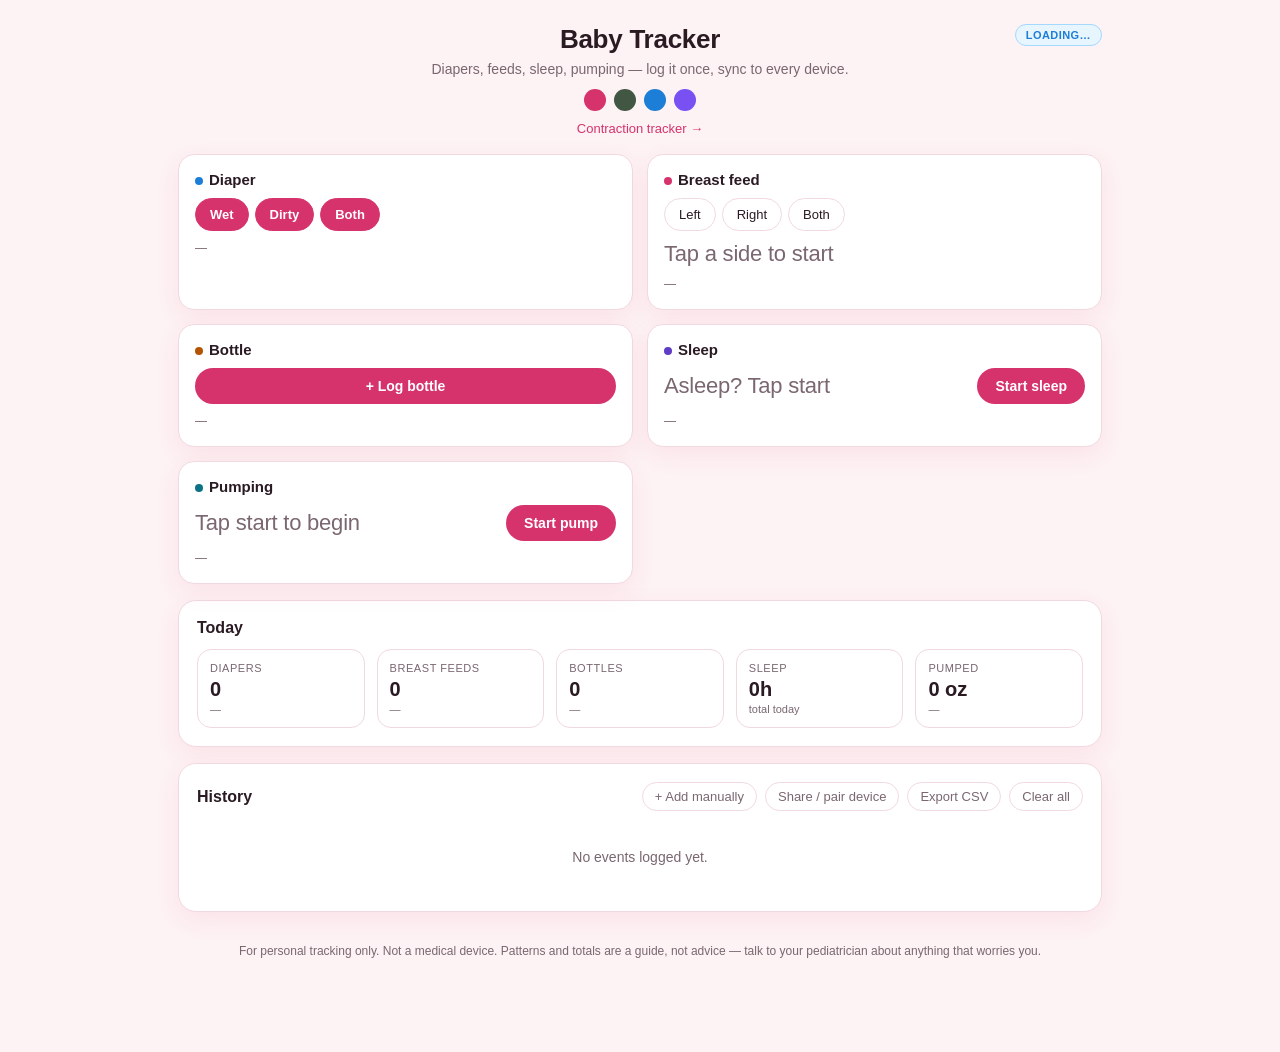
==== baby/index.html @ 8cbb8025 "Add /baby/ tracker (diapers, feeds, sleep, pump) + shared baby identity Builds a baby-tracking compa" ====
<!DOCTYPE html>
<html lang="en">
<head>
<meta charset="UTF-8" />
<meta name="viewport" content="width=device-width, initial-scale=1.0, viewport-fit=cover" />
<meta name="theme-color" content="#fdf2f4" />
<title>Baby Tracker</title>
<style>
  :root {
    --bg: #fdf2f4;
    --card: #ffffff;
    --ink: #2a1a22;
    --muted: #7a6770;
    --accent: #d6336c;
    --accent-hover: #c0265d;
    --accent-soft: #ffe3ec;
    --accent-rgb: 214, 51, 108;
    --good: #2f9e44;
    --warn: #e8590c;
    --danger: #c92a2a;
    --border: #f1d9e0;
    --shadow: 0 8px 24px rgba(var(--accent-rgb), 0.08);

    /* per-event-type accents (theme-independent) */
    --c-diaper:  #1c7ed6;
    --c-breast:  #d6336c;
    --c-bottle:  #b25400;
    --c-sleep:   #5f3dc4;
    --c-pump:    #0b7285;
  }
  * { box-sizing: border-box; }
  html, body {
    margin: 0; padding: 0;
    background: var(--bg); color: var(--ink);
    font-family: -apple-system, BlinkMacSystemFont, "Segoe UI", Roboto, "Helvetica Neue", Arial, sans-serif;
    -webkit-font-smoothing: antialiased;
    text-rendering: optimizeLegibility;
  }
  .wrap { max-width: 960px; margin: 0 auto; padding: 24px 18px 80px; }

  header { text-align: center; margin-bottom: 18px; position: relative; }
  header h1 { margin: 0; font-size: 26px; letter-spacing: -0.01em; }
  header p { margin: 6px 0 0; color: var(--muted); font-size: 14px; }
  header .tools {
    margin-top: 8px; font-size: 13px; color: var(--muted);
  }
  header .tools a { color: var(--accent); text-decoration: none; }
  header .tools a:hover { text-decoration: underline; }

  .sync-pill {
    position: absolute; top: 0; right: 0;
    font-size: 11px; padding: 4px 10px; border-radius: 999px;
    background: #e7f5ff; color: #1c7ed6; border: 1px solid #a5d8ff;
    font-weight: 600; letter-spacing: 0.04em; text-transform: uppercase;
  }
  .sync-pill.offline { background: #fff5f5; color: #c92a2a; border-color: #ffc9c9; }
  .sync-pill.saving  { background: #fff9db; color: #846200; border-color: #ffe066; }
  .sync-pill.synced  { background: #ebfbee; color: #2f9e44; border-color: #b2f2bb; }

  .theme-picker {
    display: flex; gap: 8px; justify-content: center; margin-top: 12px;
  }
  .theme-swatch {
    width: 22px; height: 22px; border-radius: 999px;
    border: 2px solid transparent;
    cursor: pointer; padding: 0;
    transition: transform 0.1s ease, border-color 0.15s ease;
  }
  .theme-swatch:hover { transform: scale(1.1); }
  .theme-swatch.selected { border-color: var(--ink); }
  .theme-swatch[data-theme="pink"]   { background: #d6336c; }
  .theme-swatch[data-theme="green"]  { background: #425743; }
  .theme-swatch[data-theme="blue"]   { background: #1c7ed6; }
  .theme-swatch[data-theme="purple"] { background: #7950f2; }

  .card {
    background: var(--card); border: 1px solid var(--border);
    border-radius: 18px; padding: 18px; box-shadow: var(--shadow);
    margin-bottom: 16px;
  }
  .card h2 { font-size: 16px; margin: 0 0 12px; }

  /* Active timers strip */
  .active-strip {
    display: none; gap: 10px; flex-wrap: wrap; align-items: center;
    background: var(--accent-soft); border: 1px solid var(--accent);
    color: var(--accent); padding: 10px 14px; border-radius: 14px;
    margin-bottom: 16px; font-size: 14px;
  }
  .active-strip.visible { display: flex; }
  .active-strip .label { font-weight: 600; text-transform: uppercase; font-size: 11px; letter-spacing: 0.08em; }
  .active-strip .pill {
    background: white; color: var(--ink); padding: 4px 10px; border-radius: 999px;
    font-variant-numeric: tabular-nums; font-weight: 600; font-size: 13px;
    border: 1px solid var(--border);
  }

  /* Action grid */
  .actions-grid {
    display: grid; gap: 14px;
    grid-template-columns: 1fr;
  }
  @media (min-width: 620px) { .actions-grid { grid-template-columns: 1fr 1fr; } }

  .action-card {
    background: var(--card); border: 1px solid var(--border);
    border-radius: 16px; padding: 16px; box-shadow: var(--shadow);
    display: flex; flex-direction: column; gap: 10px;
  }
  .action-card .head {
    display: flex; justify-content: space-between; align-items: baseline; gap: 8px;
  }
  .action-card .head h3 { margin: 0; font-size: 15px; }
  .action-card .head .dot {
    display: inline-block; width: 8px; height: 8px; border-radius: 999px;
    background: var(--c-diaper); margin-right: 6px; vertical-align: middle;
  }
  .action-card[data-type="diaper"] .dot { background: var(--c-diaper); }
  .action-card[data-type="breast"] .dot { background: var(--c-breast); }
  .action-card[data-type="bottle"] .dot { background: var(--c-bottle); }
  .action-card[data-type="sleep"]  .dot { background: var(--c-sleep); }
  .action-card[data-type="pump"]   .dot { background: var(--c-pump); }
  .action-card .last { font-size: 12px; color: var(--muted); min-height: 16px; }

  .chip-row { display: flex; gap: 6px; flex-wrap: wrap; }
  .chip {
    border: 1px solid var(--border); background: white; color: var(--ink);
    padding: 8px 14px; border-radius: 999px; font-size: 13px; cursor: pointer;
    transition: all 0.15s ease; font-family: inherit;
  }
  .chip:hover { border-color: var(--accent); }
  .chip.selected { background: var(--accent-soft); border-color: var(--accent); color: var(--accent); font-weight: 600; }
  .chip.solid {
    background: var(--accent); border-color: var(--accent); color: white; font-weight: 600;
  }
  .chip.solid:hover { background: var(--accent-hover); border-color: var(--accent-hover); }

  .timer-line {
    display: flex; align-items: center; gap: 12px; justify-content: space-between;
  }
  .timer-display {
    font-variant-numeric: tabular-nums; font-weight: 600; font-size: 22px;
    letter-spacing: -0.01em;
  }
  .timer-display.idle { color: var(--muted); font-weight: 400; }
  .timer-btn {
    appearance: none; border: none; border-radius: 999px;
    padding: 10px 18px; font-size: 14px; font-weight: 600; cursor: pointer;
    color: white; background: var(--accent);
    transition: background 0.15s ease, transform 0.08s ease;
    font-family: inherit;
  }
  .timer-btn:hover { background: var(--accent-hover); }
  .timer-btn:active { transform: scale(0.98); }
  .timer-btn.stop { background: var(--danger); }
  .timer-btn.stop:hover { background: #b22020; }
  .timer-btn.full { width: 100%; }

  /* Stats */
  .stats { display: grid; grid-template-columns: repeat(2, 1fr); gap: 12px; }
  @media (min-width: 640px) { .stats { grid-template-columns: repeat(5, 1fr); } }
  .stat {
    background: var(--card); border: 1px solid var(--border);
    border-radius: 14px; padding: 12px; text-align: left;
  }
  .stat .k { font-size: 11px; color: var(--muted); text-transform: uppercase; letter-spacing: 0.05em; }
  .stat .v { font-size: 20px; font-weight: 600; margin-top: 4px; font-variant-numeric: tabular-nums; }
  .stat .sub { font-size: 11px; color: var(--muted); margin-top: 2px; }

  /* History */
  .row-head { display: flex; justify-content: space-between; align-items: center; margin-bottom: 10px; flex-wrap: wrap; gap: 8px; }
  .row-head h2 { font-size: 16px; margin: 0; }
  .row-head .actions { display: flex; gap: 8px; flex-wrap: wrap; }
  .ghost-btn {
    background: transparent; border: 1px solid var(--border); color: var(--muted);
    padding: 6px 12px; border-radius: 999px; font-size: 13px; cursor: pointer;
    font-family: inherit;
  }
  .ghost-btn:hover { color: var(--accent); border-color: var(--accent); }
  .ghost-btn.danger:hover { color: var(--danger); border-color: var(--danger); }

  .timeline { display: flex; flex-direction: column; gap: 4px; }
  .day-header {
    font-size: 11px; text-transform: uppercase; letter-spacing: 0.06em;
    color: var(--muted); padding: 14px 0 6px; font-weight: 600;
  }
  .day-header:first-child { padding-top: 0; }
  .event-row {
    display: grid;
    grid-template-columns: 64px 12px 1fr auto;
    align-items: center; gap: 10px;
    padding: 10px 4px; border-bottom: 1px solid var(--border);
    font-size: 14px;
  }
  .event-row:last-child { border-bottom: none; }
  .event-row .when { color: var(--muted); font-variant-numeric: tabular-nums; }
  .event-row .swatch {
    width: 10px; height: 10px; border-radius: 999px; background: var(--muted);
    justify-self: center;
  }
  .event-row[data-type="diaper"] .swatch { background: var(--c-diaper); }
  .event-row[data-type="feed_breast"] .swatch { background: var(--c-breast); }
  .event-row[data-type="feed_bottle"] .swatch { background: var(--c-bottle); }
  .event-row[data-type="sleep"]  .swatch { background: var(--c-sleep); }
  .event-row[data-type="pump"]   .swatch { background: var(--c-pump); }
  .event-row .summary { line-height: 1.4; }
  .event-row .summary .type {
    display: inline-block; font-size: 11px; text-transform: uppercase;
    letter-spacing: 0.05em; color: var(--muted); margin-right: 8px;
    font-weight: 600;
  }
  .event-row .summary .detail { color: var(--ink); }
  .event-row .summary .meta { color: var(--muted); font-size: 12px; margin-top: 2px; }
  .event-row .summary .running {
    display: inline-block; font-size: 11px; padding: 2px 8px; border-radius: 999px;
    background: var(--accent-soft); color: var(--accent); font-weight: 600; margin-left: 6px;
  }
  .event-row .summary .pending {
    display: inline-block; font-size: 11px; padding: 2px 8px; border-radius: 999px;
    background: #fff9db; color: #846200; font-weight: 600; margin-left: 6px;
  }
  .event-row .row-actions { display: inline-flex; gap: 2px; }
  .delete-x, .edit-x {
    background: transparent; border: none; color: var(--muted);
    cursor: pointer; font-size: 14px; padding: 4px 8px; border-radius: 6px;
  }
  .delete-x:hover { color: var(--danger); background: #fff0f0; }
  .edit-x:hover   { color: var(--accent); background: var(--accent-soft); }

  .empty { text-align: center; color: var(--muted); padding: 28px 0; font-size: 14px; }

  .disclaimer {
    font-size: 12px; color: var(--muted); line-height: 1.5;
    text-align: center; padding: 14px 8px 0;
  }

  /* Modal */
  .modal-backdrop {
    position: fixed; inset: 0; background: rgba(42, 26, 34, 0.4);
    display: none; align-items: center; justify-content: center;
    padding: 16px; z-index: 50;
  }
  .modal-backdrop.open { display: flex; }
  .modal {
    background: white; border-radius: 18px; padding: 22px;
    width: 100%; max-width: 460px; box-shadow: 0 20px 60px rgba(0,0,0,0.25);
    max-height: 90vh; overflow-y: auto;
  }
  .modal h3 { margin: 0 0 14px; font-size: 18px; }
  .modal label {
    display: block; font-size: 12px; color: var(--muted);
    text-transform: uppercase; letter-spacing: 0.05em;
    margin: 12px 0 4px; font-weight: 600;
  }
  .modal input, .modal select, .modal textarea {
    width: 100%; padding: 10px 12px; border: 1px solid var(--border);
    border-radius: 10px; font-size: 15px; background: white; color: var(--ink); font-family: inherit;
  }
  .modal input:focus, .modal select:focus, .modal textarea:focus {
    outline: 2px solid var(--accent); outline-offset: -1px; border-color: var(--accent);
  }
  .modal .row2 { display: grid; grid-template-columns: 1fr 1fr; gap: 10px; }
  .modal .footer { display: flex; gap: 8px; justify-content: flex-end; margin-top: 18px; flex-wrap: wrap; }
  .modal .primary {
    background: var(--accent); color: white; border: none;
    padding: 10px 18px; border-radius: 999px; font-size: 14px; font-weight: 600; cursor: pointer;
    font-family: inherit;
  }
  .modal .primary:hover { background: var(--accent-hover); }
  .modal .secondary {
    background: transparent; border: 1px solid var(--border); color: var(--muted);
    padding: 10px 18px; border-radius: 999px; font-size: 14px; cursor: pointer;
    font-family: inherit;
  }
  .modal .secondary:hover { color: var(--accent); border-color: var(--accent); }
  .form-error { color: var(--danger); font-size: 13px; margin-top: 10px; min-height: 18px; }
  .share-url {
    margin-top: 10px; padding: 12px; background: #f8fafc; border: 1px solid var(--border);
    border-radius: 10px; font-family: ui-monospace, SFMono-Regular, Menlo, monospace;
    font-size: 12px; word-break: break-all; color: var(--ink);
  }
  .hint { font-size: 13px; color: var(--muted); line-height: 1.5; }
</style>
</head>
<body>
<div class="wrap">
  <header>
    <h1>Baby Tracker</h1>
    <p>Diapers, feeds, sleep, pumping — log it once, sync to every device.</p>
    <div id="syncPill" class="sync-pill">Loading…</div>
    <div class="theme-picker" id="themePicker">
      <button class="theme-swatch" data-theme="pink"   title="Pink"></button>
      <button class="theme-swatch" data-theme="green"  title="Mù Green"></button>
      <button class="theme-swatch" data-theme="blue"   title="Blue"></button>
      <button class="theme-swatch" data-theme="purple" title="Purple"></button>
    </div>
    <div id="babyChipRow" style="margin-top: 10px;"></div>
    <div class="tools">
      <a href="../contractions/">Contraction tracker →</a>
    </div>
  </header>

  <div id="activeStrip" class="active-strip">
    <span class="label">Running</span>
    <span id="activeStripBody"></span>
  </div>

  <div class="actions-grid">
    <!-- Diaper -->
    <div class="action-card" data-type="diaper">
      <div class="head">
        <h3><span class="dot"></span>Diaper</h3>
      </div>
      <div class="chip-row">
        <button class="chip solid" data-diaper="wet">Wet</button>
        <button class="chip solid" data-diaper="dirty">Dirty</button>
        <button class="chip solid" data-diaper="both">Both</button>
      </div>
      <div class="last" id="lastDiaper">—</div>
    </div>

    <!-- Breast feed -->
    <div class="action-card" data-type="breast">
      <div class="head">
        <h3><span class="dot"></span>Breast feed</h3>
      </div>
      <div class="chip-row" id="breastSides">
        <button class="chip" data-side="left">Left</button>
        <button class="chip" data-side="right">Right</button>
        <button class="chip" data-side="both">Both</button>
      </div>
      <div class="timer-line">
        <div id="breastTimer" class="timer-display idle">Tap a side to start</div>
        <button id="breastBtn" class="timer-btn" style="display:none;">End feed</button>
      </div>
      <div class="last" id="lastBreast">—</div>
    </div>

    <!-- Bottle -->
    <div class="action-card" data-type="bottle">
      <div class="head">
        <h3><span class="dot"></span>Bottle</h3>
      </div>
      <button id="bottleBtn" class="timer-btn full">+ Log bottle</button>
      <div class="last" id="lastBottle">—</div>
    </div>

    <!-- Sleep -->
    <div class="action-card" data-type="sleep">
      <div class="head">
        <h3><span class="dot"></span>Sleep</h3>
      </div>
      <div class="timer-line">
        <div id="sleepTimer" class="timer-display idle">Asleep? Tap start</div>
        <button id="sleepBtn" class="timer-btn">Start sleep</button>
      </div>
      <div class="last" id="lastSleep">—</div>
    </div>

    <!-- Pump -->
    <div class="action-card" data-type="pump">
      <div class="head">
        <h3><span class="dot"></span>Pumping</h3>
      </div>
      <div class="timer-line">
        <div id="pumpTimer" class="timer-display idle">Tap start to begin</div>
        <button id="pumpBtn" class="timer-btn">Start pump</button>
      </div>
      <div class="last" id="lastPump">—</div>
    </div>
  </div>

  <div class="card" style="margin-top:16px;">
    <h2>Today</h2>
    <div class="stats">
      <div class="stat"><div class="k">Diapers</div><div class="v" id="sDiapers">0</div><div class="sub" id="sDiapersSub">—</div></div>
      <div class="stat"><div class="k">Breast feeds</div><div class="v" id="sBreast">0</div><div class="sub" id="sBreastSub">—</div></div>
      <div class="stat"><div class="k">Bottles</div><div class="v" id="sBottle">0</div><div class="sub" id="sBottleSub">—</div></div>
      <div class="stat"><div class="k">Sleep</div><div class="v" id="sSleep">0h</div><div class="sub">total today</div></div>
      <div class="stat"><div class="k">Pumped</div><div class="v" id="sPump">0 oz</div><div class="sub" id="sPumpSub">—</div></div>
    </div>
  </div>

  <div class="card">
    <div class="row-head">
      <h2>History</h2>
      <div class="actions">
        <button class="ghost-btn" id="addManualBtn">+ Add manually</button>
        <button class="ghost-btn" id="shareBtn">Share / pair device</button>
        <button class="ghost-btn" id="exportBtn">Export CSV</button>
        <button class="ghost-btn danger" id="clearBtn">Clear all</button>
      </div>
    </div>
    <div id="historyWrap"><div class="empty">No events logged yet.</div></div>
  </div>

  <p class="disclaimer">
    For personal tracking only. Not a medical device. Patterns and totals are a guide, not advice —
    talk to your pediatrician about anything that worries you.
  </p>
</div>

<!-- Universal event modal: create (any type) or edit. -->
<div class="modal-backdrop" id="eventModal">
  <div class="modal">
    <h3 id="evTitle">Add event</h3>

    <label for="evType">Type</label>
    <select id="evType">
      <option value="diaper">Diaper</option>
      <option value="feed_breast">Breast feed</option>
      <option value="feed_bottle">Bottle</option>
      <option value="sleep">Sleep</option>
      <option value="pump">Pump</option>
    </select>

    <label for="evStart">Started at</label>
    <input type="datetime-local" id="evStart" />

    <!-- Diaper -->
    <div data-show-for="diaper">
      <label for="evDiaperKind">What kind</label>
      <select id="evDiaperKind">
        <option value="wet">Wet</option>
        <option value="dirty">Dirty</option>
        <option value="both">Both</option>
      </select>
    </div>

    <!-- Breast feed -->
    <div data-show-for="feed_breast">
      <div class="row2">
        <div>
          <label for="evBreastSide">Side</label>
          <select id="evBreastSide">
            <option value="left">Left</option>
            <option value="right">Right</option>
            <option value="both">Both</option>
          </select>
        </div>
        <div>
          <label for="evBreastDur">Duration (min)</label>
          <input type="number" id="evBreastDur" min="1" max="120" step="1" placeholder="e.g. 15" />
        </div>
      </div>
    </div>

    <!-- Bottle -->
    <div data-show-for="feed_bottle">
      <div class="row2">
        <div>
          <label for="evBottleOz">Amount (oz)</label>
          <input type="number" id="evBottleOz" min="0.5" max="20" step="0.5" placeholder="e.g. 3" />
        </div>
        <div>
          <label for="evBottleContents">Contents</label>
          <select id="evBottleContents">
            <option value="breast_milk">Breast milk</option>
            <option value="formula">Formula</option>
            <option value="other">Other</option>
          </select>
        </div>
      </div>
    </div>

    <!-- Sleep -->
    <div data-show-for="sleep">
      <label for="evSleepDur">Duration (min)</label>
      <input type="number" id="evSleepDur" min="1" max="1440" step="1" placeholder="e.g. 45" />
    </div>

    <!-- Pump -->
    <div data-show-for="pump">
      <div class="row2">
        <div>
          <label for="evPumpDur">Duration (min)</label>
          <input type="number" id="evPumpDur" min="1" max="120" step="1" placeholder="e.g. 20" />
        </div>
        <div>
          <label for="evPumpOz">Output (oz)</label>
          <input type="number" id="evPumpOz" min="0" max="20" step="0.5" placeholder="e.g. 4" />
        </div>
      </div>
      <label for="evPumpSide">Side</label>
      <select id="evPumpSide">
        <option value="both">Both</option>
        <option value="left">Left</option>
        <option value="right">Right</option>
      </select>
    </div>

    <label for="evNotes">Notes (optional)</label>
    <textarea id="evNotes" rows="2" placeholder="Anything to remember"></textarea>

    <div class="form-error" id="evErr"></div>
    <div class="footer">
      <button class="secondary" id="evCancel">Cancel</button>
      <button class="primary" id="evSave">Save</button>
    </div>
  </div>
</div>

<!-- Pump-end quick prompt (just oz, fast path on stop) -->
<div class="modal-backdrop" id="pumpEndModal">
  <div class="modal">
    <h3>How much did you pump?</h3>
    <div class="row2">
      <div>
        <label for="pumpEndOz">Output (oz)</label>
        <input type="number" id="pumpEndOz" min="0" max="20" step="0.5" placeholder="e.g. 4" />
      </div>
      <div>
        <label for="pumpEndSide">Side</label>
        <select id="pumpEndSide">
          <option value="both">Both</option>
          <option value="left">Left</option>
          <option value="right">Right</option>
        </select>
      </div>
    </div>
    <div class="form-error" id="pumpEndErr"></div>
    <div class="footer">
      <button class="secondary" id="pumpEndSkip">Skip</button>
      <button class="primary" id="pumpEndSave">Save</button>
    </div>
  </div>
</div>

<!-- Bottle quick prompt -->
<div class="modal-backdrop" id="bottleModal">
  <div class="modal">
    <h3>Log a bottle</h3>
    <div class="row2">
      <div>
        <label for="bottleOzIn">Amount (oz)</label>
        <input type="number" id="bottleOzIn" min="0.5" max="20" step="0.5" placeholder="e.g. 3" />
      </div>
      <div>
        <label for="bottleContentsIn">Contents</label>
        <select id="bottleContentsIn">
          <option value="breast_milk">Breast milk</option>
          <option value="formula">Formula</option>
          <option value="other">Other</option>
        </select>
      </div>
    </div>
    <label for="bottleTimeIn">When</label>
    <input type="datetime-local" id="bottleTimeIn" />
    <div class="form-error" id="bottleErr"></div>
    <div class="footer">
      <button class="secondary" id="bottleCancel">Cancel</button>
      <button class="primary" id="bottleSave">Save</button>
    </div>
  </div>
</div>

<!-- Share modal -->
<div class="modal-backdrop" id="shareModal">
  <div class="modal">
    <h3>Pair another device</h3>
    <p class="hint">Open this exact URL on any other phone or laptop. Both devices share the same household key and will see the same log in real time.</p>
    <div class="share-url" id="shareUrl"></div>
    <div class="footer">
      <button class="secondary" id="shareClose">Close</button>
      <button class="primary" id="shareCopy">Copy link</button>
    </div>
  </div>
</div>

<script type="module">
import { createClient } from "https://esm.sh/@supabase/supabase-js@2.45.4";
import { mountBabyUI } from "../shared/babies.js";

// ---------- Config ----------
const SUPABASE_URL = "https://xopkxnuokwqhclffiklq.supabase.co";
const SUPABASE_ANON_KEY = "sb_publishable_RyoVcrbDKdywZAAo7xrhJg_jO9PbHgX";
const TABLE = "baby_events";
const SETTINGS_TABLE = "tracker_settings";

// ---------- Themes (shared with contractions) ----------
const THEMES = {
  pink:   { bg: "#fdf2f4", ink: "#2a1a22", muted: "#7a6770",
            accent: "#d6336c", accentHover: "#c0265d", accentSoft: "#ffe3ec",
            border: "#f1d9e0", rgb: "214, 51, 108" },
  green:  { bg: "#f4f7f4", ink: "#1f2a20", muted: "#677a68",
            accent: "#425743", accentHover: "#34452f", accentSoft: "#dfe9df",
            border: "#dde6de", rgb: "66, 87, 67" },
  blue:   { bg: "#f1f7fd", ink: "#13283c", muted: "#5a7387",
            accent: "#1c7ed6", accentHover: "#1971c2", accentSoft: "#d0ebff",
            border: "#cfe2f3", rgb: "28, 126, 214" },
  purple: { bg: "#f6f1fd", ink: "#26183c", muted: "#6a5a87",
            accent: "#7950f2", accentHover: "#6741d9", accentSoft: "#e5dbff",
            border: "#e1d4f7", rgb: "121, 80, 242" },
};
const THEME_LS = "gennyTheme_v1"; // shared with contractions

function applyTheme(name) {
  const t = THEMES[name] || THEMES.pink;
  const r = document.documentElement.style;
  r.setProperty("--bg", t.bg);
  r.setProperty("--ink", t.ink);
  r.setProperty("--muted", t.muted);
  r.setProperty("--accent", t.accent);
  r.setProperty("--accent-hover", t.accentHover);
  r.setProperty("--accent-soft", t.accentSoft);
  r.setProperty("--border", t.border);
  r.setProperty("--accent-rgb", t.rgb);
  document.querySelectorAll(".theme-swatch").forEach(b => {
    b.classList.toggle("selected", b.dataset.theme === name);
  });
  localStorage.setItem(THEME_LS, name);
}
applyTheme(localStorage.getItem(THEME_LS) || "pink");

// ---------- Tracker key (shared with contractions, same household) ----------
const KEY_LS = "gennyTrackerKey_v1";
const OUTBOX_LS = "babyOutbox_v1";
const ACTIVE_LS = "babyActive_v1";
const CLIENT_ID_LS = "gennyClientId_v1";

function randomKey() { return crypto.randomUUID().replaceAll("-", ""); }
function readKeyFromHash() {
  const m = (location.hash || "").match(/k=([0-9a-fA-F]{32,})/);
  return m ? m[1] : null;
}
function getOrInitTrackerKey() {
  const hashKey = readKeyFromHash();
  if (hashKey) { localStorage.setItem(KEY_LS, hashKey); return hashKey; }
  let k = localStorage.getItem(KEY_LS);
  if (!k) { k = randomKey(); localStorage.setItem(KEY_LS, k); }
  if (location.hash !== "#k=" + k) {
    history.replaceState(null, "", location.pathname + "#k=" + k);
  }
  return k;
}
function getClientId() {
  let c = localStorage.getItem(CLIENT_ID_LS);
  if (!c) { c = crypto.randomUUID(); localStorage.setItem(CLIENT_ID_LS, c); }
  return c;
}
const trackerKey = getOrInitTrackerKey();
const clientId = getClientId();
const sb = createClient(SUPABASE_URL, SUPABASE_ANON_KEY, {
  auth: { persistSession: false },
  realtime: { params: { eventsPerSecond: 5 } },
});

// ---------- State ----------
const state = {
  events: [],                                  // sorted ascending by start_at
  outbox: JSON.parse(localStorage.getItem(OUTBOX_LS) || "[]"),
  // Active timers (mirror of in-flight rows with end_at = null), keyed by category
  // shape: { feed_breast: {id, start_at, side}, sleep: {id, start_at}, pump: {id, start_at} }
  active: JSON.parse(localStorage.getItem(ACTIVE_LS) || "{}"),
  online: navigator.onLine,
  syncing: false,
  editingId: null,
};

function saveOutbox() { localStorage.setItem(OUTBOX_LS, JSON.stringify(state.outbox)); }
function saveActive() { localStorage.setItem(ACTIVE_LS, JSON.stringify(state.active)); }

// ---------- Sync pill ----------
const syncPill = document.getElementById("syncPill");
function setSync(kind, label) { syncPill.className = "sync-pill " + kind; syncPill.textContent = label; }
function updateSyncPill() {
  if (!state.online) return setSync("offline", "Offline");
  if (state.syncing || state.outbox.length > 0) return setSync("saving", "Saving…");
  setSync("synced", "Synced");
}
window.addEventListener("online",  () => { state.online = true;  updateSyncPill(); flushOutbox(); });
window.addEventListener("offline", () => { state.online = false; updateSyncPill(); });

// ---------- Server I/O ----------
async function fetchAll() {
  const { data, error } = await sb.from(TABLE)
    .select("*").eq("tracker_key", trackerKey)
    .order("start_at", { ascending: true });
  if (error) throw error;
  state.events = data || [];
}
async function flushOutbox() {
  if (state.outbox.length === 0) { updateSyncPill(); return; }
  if (!state.online) { updateSyncPill(); return; }
  state.syncing = true; updateSyncPill();
  const queue = [...state.outbox];
  for (const op of queue) {
    try {
      if (op.kind === "insert") {
        const { error } = await sb.from(TABLE).upsert(op.row, { onConflict: "id" });
        if (error) throw error;
      } else if (op.kind === "update") {
        const { error } = await sb.from(TABLE).update(op.patch)
          .eq("tracker_key", trackerKey).eq("id", op.id);
        if (error) throw error;
      } else if (op.kind === "delete") {
        const { error } = await sb.from(TABLE).delete()
          .eq("tracker_key", trackerKey).eq("id", op.id);
        if (error) throw error;
      } else if (op.kind === "deleteAll") {
        const { error } = await sb.from(TABLE).delete().eq("tracker_key", trackerKey);
        if (error) throw error;
      }
      state.outbox = state.outbox.filter(x => x !== op);
      saveOutbox();
    } catch (err) {
      console.warn("Sync failed, will retry:", err.message);
      break;
    }
  }
  state.syncing = false;
  updateSyncPill();
}
setInterval(flushOutbox, 8000);

// ---------- Local helpers ----------
function insertLocally(row) {
  state.events.push(row);
  state.events.sort((a, b) => new Date(a.start_at) - new Date(b.start_at));
}
function updateLocally(id, patch) {
  const i = state.events.findIndex(e => e.id === id);
  if (i >= 0) {
    state.events[i] = { ...state.events[i], ...patch };
    state.events.sort((a, b) => new Date(a.start_at) - new Date(b.start_at));
  }
}
function deleteLocally(id) { state.events = state.events.filter(e => e.id !== id); }

let currentBabyId = null;

function newRow(type, start_at, end_at, details, opts = {}) {
  const startMs = new Date(start_at).getTime();
  const endMs = end_at ? new Date(end_at).getTime() : null;
  return {
    id: crypto.randomUUID(),
    tracker_key: trackerKey,
    baby_id: currentBabyId,
    type,
    start_at: new Date(startMs).toISOString(),
    end_at: endMs ? new Date(endMs).toISOString() : null,
    duration_ms: endMs ? Math.max(0, endMs - startMs) : null,
    details: details || {},
    notes: opts.notes || null,
    manual: !!opts.manual,
    client_id: clientId,
  };
}

mountBabyUI({
  chipContainer: document.getElementById("babyChipRow"),
  sb, trackerKey,
  onBabyChange: (baby) => { currentBabyId = baby?.id || null; },
  getUntaggedCount: async () => {
    const { count, error } = await sb.from(TABLE)
      .select("*", { count: "exact", head: true })
      .eq("tracker_key", trackerKey)
      .is("baby_id", null);
    if (error) throw error;
    return count || 0;
  },
  doBackfill: async (babyId) => {
    const { error } = await sb.from(TABLE)
      .update({ baby_id: babyId })
      .eq("tracker_key", trackerKey)
      .is("baby_id", null);
    if (error) throw error;
  },
  backfillNoun: "baby events",
});

// ---------- Formatting ----------
function fmtClock(ms) {
  if (ms < 0) ms = 0;
  const t = Math.floor(ms / 1000);
  const h = Math.floor(t / 3600);
  const m = Math.floor((t % 3600) / 60);
  const s = t % 60;
  if (h > 0) return h + ":" + String(m).padStart(2,"0") + ":" + String(s).padStart(2,"0");
  return m + ":" + String(s).padStart(2,"0");
}
function fmtDurShort(ms) {
  if (!ms || ms < 0) return "—";
  const t = Math.floor(ms / 1000);
  const h = Math.floor(t / 3600);
  const m = Math.round((t % 3600) / 60);
  if (h > 0 && m > 0) return h + "h " + m + "m";
  if (h > 0) return h + "h";
  if (m > 0) return m + "m";
  return Math.max(1, Math.round(t)) + "s";
}
function fmtAgo(ts) {
  const ms = Date.now() - new Date(ts).getTime();
  if (ms < 60_000) return "just now";
  if (ms < 3_600_000) return Math.round(ms / 60_000) + "m ago";
  const h = ms / 3_600_000;
  if (h < 24) return h.toFixed(1).replace(/\.0$/, "") + "h ago";
  return Math.round(h / 24) + "d ago";
}
function fmtTOD(ts) {
  return new Date(ts).toLocaleTimeString([], { hour: "numeric", minute: "2-digit" });
}
function fmtOz(n) {
  if (n == null) return "";
  return (Math.round(n * 10) / 10) + " oz";
}
function startOfDay(d) {
  const x = new Date(d); x.setHours(0,0,0,0); return x;
}
function dayLabel(d) {
  const today = startOfDay(new Date()).getTime();
  const yest  = today - 86400_000;
  const day   = startOfDay(d).getTime();
  if (day === today) return "Today";
  if (day === yest)  return "Yesterday";
  return new Date(d).toLocaleDateString([], { weekday: "short", month: "short", day: "numeric" });
}
function toLocalInputValue(d) {
  const pad = (n) => String(n).padStart(2,"0");
  return d.getFullYear()+"-"+pad(d.getMonth()+1)+"-"+pad(d.getDate())+"T"+pad(d.getHours())+":"+pad(d.getMinutes());
}

// ---------- Event summaries ----------
function typeLabel(type) {
  return { diaper: "Diaper", feed_breast: "Breast", feed_bottle: "Bottle", sleep: "Sleep", pump: "Pump" }[type] || type;
}
function summarizeEvent(e) {
  const d = e.details || {};
  if (e.type === "diaper") {
    return d.kind ? d.kind.charAt(0).toUpperCase() + d.kind.slice(1) : "Diaper";
  }
  if (e.type === "feed_breast") {
    const side = d.side ? (d.side === "both" ? "Both sides" : d.side.charAt(0).toUpperCase() + d.side.slice(1)) : "Breast";
    const dur = e.duration_ms ? " · " + fmtDurShort(e.duration_ms) : "";
    return side + dur;
  }
  if (e.type === "feed_bottle") {
    const amt = d.amount_oz != null ? fmtOz(d.amount_oz) : "Bottle";
    const contents = d.contents === "formula" ? " formula"
                   : d.contents === "breast_milk" ? " breast milk"
                   : d.contents === "other" ? " other" : "";
    return amt + contents;
  }
  if (e.type === "sleep") {
    return e.duration_ms ? fmtDurShort(e.duration_ms) : "Sleep";
  }
  if (e.type === "pump") {
    const dur = e.duration_ms ? fmtDurShort(e.duration_ms) : "";
    const oz  = d.amount_oz != null ? fmtOz(d.amount_oz) : "";
    return [dur, oz].filter(Boolean).join(" · ") || "Pump";
  }
  return e.type;
}

// ---------- Active timer rendering ----------
let tickHandle = null;
function startTick() { stopTick(); tick(); tickHandle = setInterval(tick, 500); }
function stopTick()  { if (tickHandle) { clearInterval(tickHandle); tickHandle = null; } }
function anyActive() { return !!(state.active.feed_breast || state.active.sleep || state.active.pump); }
function tick() {
  const now = Date.now();
  renderTimer("breastTimer", state.active.feed_breast, now);
  renderTimer("sleepTimer",  state.active.sleep, now);
  renderTimer("pumpTimer",   state.active.pump, now);
  renderActiveStrip(now);
}
function renderTimer(id, act, now) {
  const el = document.getElementById(id);
  if (!el) return;
  if (act) {
    el.textContent = fmtClock(now - new Date(act.start_at).getTime());
    el.classList.remove("idle");
  }
}
function renderActiveStrip(now) {
  const strip = document.getElementById("activeStrip");
  const body  = document.getElementById("activeStripBody");
  const parts = [];
  if (state.active.feed_breast) {
    const a = state.active.feed_breast;
    parts.push('<span class="pill">Feed ' + (a.side || "") + ' ' + fmtClock(now - new Date(a.start_at).getTime()) + '</span>');
  }
  if (state.active.sleep) {
    parts.push('<span class="pill">Sleep ' + fmtClock(now - new Date(state.active.sleep.start_at).getTime()) + '</span>');
  }
  if (state.active.pump) {
    parts.push('<span class="pill">Pump ' + fmtClock(now - new Date(state.active.pump.start_at).getTime()) + '</span>');
  }
  if (parts.length) {
    body.innerHTML = parts.join(" ");
    strip.classList.add("visible");
  } else {
    strip.classList.remove("visible");
  }
}

// ---------- Diaper quick-log ----------
document.querySelectorAll("[data-diaper]").forEach(btn => {
  btn.addEventListener("click", () => {
    const kind = btn.dataset.diaper;
    const now = new Date();
    const row = newRow("diaper", now, now, { kind });
    insertLocally(row);
    state.outbox.push({ kind: "insert", row }); saveOutbox();
    render(); flushOutbox();
  });
});

// ---------- Breast feed (timer with side; supports start/switch/stop) ----------
const breastBtn = document.getElementById("breastBtn");
document.querySelectorAll("#breastSides [data-side]").forEach(chip => {
  chip.addEventListener("click", () => {
    const side = chip.dataset.side;
    if (state.active.feed_breast) {
      // Switching side mid-feed: update details on the active row.
      state.active.feed_breast.side = side;
      saveActive();
      const id = state.active.feed_breast.id;
      const newDetails = { ...((state.events.find(e=>e.id===id)?.details) || {}), side };
      updateLocally(id, { details: newDetails });
      state.outbox.push({ kind: "update", id, patch: { details: newDetails } });
      saveOutbox(); render(); flushOutbox();
    } else {
      // Start a new feed.
      const now = new Date();
      const row = newRow("feed_breast", now, null, { side });
      insertLocally(row);
      state.active.feed_breast = { id: row.id, start_at: row.start_at, side };
      saveActive();
      state.outbox.push({ kind: "insert", row }); saveOutbox();
      render(); flushOutbox();
    }
  });
});
breastBtn.addEventListener("click", () => {
  const a = state.active.feed_breast;
  if (!a) return;
  const startMs = new Date(a.start_at).getTime();
  const end = new Date();
  const duration = end.getTime() - startMs;
  if (duration < 10_000 && !confirm("That was only " + Math.round(duration/1000) + "s. Save it anyway?")) {
    // Cancel: delete the row we already inserted.
    deleteLocally(a.id);
    state.outbox.push({ kind: "delete", id: a.id }); saveOutbox();
    state.active.feed_breast = null; saveActive();
    render(); flushOutbox(); return;
  }
  const patch = { end_at: end.toISOString(), duration_ms: duration };
  updateLocally(a.id, patch);
  state.outbox.push({ kind: "update", id: a.id, patch }); saveOutbox();
  state.active.feed_breast = null; saveActive();
  render(); flushOutbox();
});

// ---------- Sleep ----------
const sleepBtn = document.getElementById("sleepBtn");
sleepBtn.addEventListener("click", () => {
  const a = state.active.sleep;
  if (!a) {
    const now = new Date();
    const row = newRow("sleep", now, null, {});
    insertLocally(row);
    state.active.sleep = { id: row.id, start_at: row.start_at };
    saveActive();
    state.outbox.push({ kind: "insert", row }); saveOutbox();
  } else {
    const end = new Date();
    const duration = end.getTime() - new Date(a.start_at).getTime();
    if (duration < 60_000 && !confirm("That was only " + Math.round(duration/1000) + "s of sleep. Save it?")) {
      deleteLocally(a.id);
      state.outbox.push({ kind: "delete", id: a.id }); saveOutbox();
    } else {
      const patch = { end_at: end.toISOString(), duration_ms: duration };
      updateLocally(a.id, patch);
      state.outbox.push({ kind: "update", id: a.id, patch }); saveOutbox();
    }
    state.active.sleep = null; saveActive();
  }
  render(); flushOutbox();
});

// ---------- Pump ----------
const pumpBtn = document.getElementById("pumpBtn");
const pumpEndModal = document.getElementById("pumpEndModal");
let pumpEndingId = null;
pumpBtn.addEventListener("click", () => {
  const a = state.active.pump;
  if (!a) {
    const now = new Date();
    const row = newRow("pump", now, null, {});
    insertLocally(row);
    state.active.pump = { id: row.id, start_at: row.start_at };
    saveActive();
    state.outbox.push({ kind: "insert", row }); saveOutbox();
    render(); flushOutbox();
  } else {
    // End pump → ask for oz.
    pumpEndingId = a.id;
    document.getElementById("pumpEndOz").value = "";
    document.getElementById("pumpEndSide").value = "both";
    document.getElementById("pumpEndErr").textContent = "";
    pumpEndModal.classList.add("open");
    setTimeout(() => document.getElementById("pumpEndOz").focus(), 50);
  }
});
function finalizePump(amountOz, side) {
  const id = pumpEndingId; pumpEndingId = null;
  if (!id) return;
  const ev = state.events.find(e => e.id === id);
  if (!ev) { state.active.pump = null; saveActive(); render(); return; }
  const end = new Date();
  const duration = end.getTime() - new Date(ev.start_at).getTime();
  const details = { ...(ev.details || {}), side };
  if (amountOz != null) details.amount_oz = amountOz;
  const patch = { end_at: end.toISOString(), duration_ms: duration, details };
  updateLocally(id, patch);
  state.outbox.push({ kind: "update", id, patch }); saveOutbox();
  state.active.pump = null; saveActive();
  render(); flushOutbox();
}
document.getElementById("pumpEndSave").addEventListener("click", () => {
  const v = document.getElementById("pumpEndOz").value;
  const oz = v === "" ? null : Number(v);
  if (v !== "" && (isNaN(oz) || oz < 0 || oz > 20)) {
    document.getElementById("pumpEndErr").textContent = "Output must be 0–20 oz.";
    return;
  }
  pumpEndModal.classList.remove("open");
  finalizePump(oz, document.getElementById("pumpEndSide").value);
});
document.getElementById("pumpEndSkip").addEventListener("click", () => {
  pumpEndModal.classList.remove("open");
  finalizePump(null, document.getElementById("pumpEndSide").value);
});
pumpEndModal.addEventListener("click", (e) => {
  if (e.target === pumpEndModal) { /* require explicit choice */ }
});

// ---------- Bottle quick-log ----------
const bottleModal = document.getElementById("bottleModal");
document.getElementById("bottleBtn").addEventListener("click", () => {
  document.getElementById("bottleOzIn").value = "";
  document.getElementById("bottleContentsIn").value = "breast_milk";
  document.getElementById("bottleTimeIn").value = toLocalInputValue(new Date());
  document.getElementById("bottleErr").textContent = "";
  bottleModal.classList.add("open");
  setTimeout(() => document.getElementById("bottleOzIn").focus(), 50);
});
document.getElementById("bottleCancel").addEventListener("click", () => bottleModal.classList.remove("open"));
bottleModal.addEventListener("click", (e) => { if (e.target === bottleModal) bottleModal.classList.remove("open"); });
document.getElementById("bottleSave").addEventListener("click", () => {
  const err = document.getElementById("bottleErr"); err.textContent = "";
  const oz = Number(document.getElementById("bottleOzIn").value);
  if (!oz || oz <= 0 || oz > 20) { err.textContent = "Amount must be 0.5–20 oz."; return; }
  const tv = document.getElementById("bottleTimeIn").value;
  if (!tv) { err.textContent = "Pick a time."; return; }
  const when = new Date(tv);
  if (when.getTime() > Date.now() + 60_000) { err.textContent = "Time is in the future."; return; }
  const row = newRow("feed_bottle", when, when, {
    amount_oz: oz,
    contents: document.getElementById("bottleContentsIn").value,
  });
  insertLocally(row);
  state.outbox.push({ kind: "insert", row }); saveOutbox();
  bottleModal.classList.remove("open");
  render(); flushOutbox();
});

// ---------- Universal event modal (add manually / edit) ----------
const evModal = document.getElementById("eventModal");
function showTypeFields(type) {
  evModal.querySelectorAll("[data-show-for]").forEach(el => {
    el.style.display = el.dataset.showFor === type ? "block" : "none";
  });
}
document.getElementById("evType").addEventListener("change", (e) => showTypeFields(e.target.value));

function openAddManual() {
  state.editingId = null;
  document.getElementById("evTitle").textContent = "Add event";
  document.getElementById("evType").disabled = false;
  document.getElementById("evType").value = "diaper";
  showTypeFields("diaper");
  const now = new Date(); now.setMinutes(now.getMinutes() - 30);
  document.getElementById("evStart").value = toLocalInputValue(now);
  document.getElementById("evDiaperKind").value = "wet";
  document.getElementById("evBreastSide").value = "left";
  document.getElementById("evBreastDur").value = "";
  document.getElementById("evBottleOz").value = "";
  document.getElementById("evBottleContents").value = "breast_milk";
  document.getElementById("evSleepDur").value = "";
  document.getElementById("evPumpDur").value = "";
  document.getElementById("evPumpOz").value = "";
  document.getElementById("evPumpSide").value = "both";
  document.getElementById("evNotes").value = "";
  document.getElementById("evErr").textContent = "";
  evModal.classList.add("open");
  setTimeout(() => document.getElementById("evStart").focus(), 50);
}
function openEdit(id) {
  const ev = state.events.find(e => e.id === id);
  if (!ev) return;
  state.editingId = id;
  document.getElementById("evTitle").textContent = "Edit event";
  document.getElementById("evType").value = ev.type;
  document.getElementById("evType").disabled = true; // editing keeps type stable
  showTypeFields(ev.type);
  document.getElementById("evStart").value = toLocalInputValue(new Date(ev.start_at));
  const d = ev.details || {};
  if (ev.type === "diaper")      document.getElementById("evDiaperKind").value = d.kind || "wet";
  if (ev.type === "feed_breast") {
    document.getElementById("evBreastSide").value = d.side || "left";
    document.getElementById("evBreastDur").value  = ev.duration_ms ? Math.max(1, Math.round(ev.duration_ms/60000)) : "";
  }
  if (ev.type === "feed_bottle") {
    document.getElementById("evBottleOz").value = d.amount_oz ?? "";
    document.getElementById("evBottleContents").value = d.contents || "breast_milk";
  }
  if (ev.type === "sleep") {
    document.getElementById("evSleepDur").value = ev.duration_ms ? Math.max(1, Math.round(ev.duration_ms/60000)) : "";
  }
  if (ev.type === "pump") {
    document.getElementById("evPumpDur").value = ev.duration_ms ? Math.max(1, Math.round(ev.duration_ms/60000)) : "";
    document.getElementById("evPumpOz").value  = d.amount_oz ?? "";
    document.getElementById("evPumpSide").value = d.side || "both";
  }
  document.getElementById("evNotes").value = ev.notes || "";
  document.getElementById("evErr").textContent = "";
  evModal.classList.add("open");
  setTimeout(() => document.getElementById("evStart").focus(), 50);
}
document.getElementById("addManualBtn").addEventListener("click", openAddManual);
document.getElementById("evCancel").addEventListener("click", () => evModal.classList.remove("open"));
evModal.addEventListener("click", (e) => { if (e.target === evModal) evModal.classList.remove("open"); });

document.getElementById("evSave").addEventListener("click", () => {
  const err = document.getElementById("evErr"); err.textContent = "";
  const type = document.getElementById("evType").value;
  const tv   = document.getElementById("evStart").value;
  if (!tv) { err.textContent = "Pick a start time."; return; }
  const startMs = new Date(tv).getTime();
  if (isNaN(startMs)) { err.textContent = "Invalid start time."; return; }
  if (startMs > Date.now() + 60_000) { err.textContent = "Start is in the future."; return; }

  let details = {};
  let endMs = startMs;
  let isInstant = false;

  if (type === "diaper") {
    details.kind = document.getElementById("evDiaperKind").value;
    isInstant = true; // diapers are point-in-time
    endMs = startMs;
  } else if (type === "feed_breast") {
    details.side = document.getElementById("evBreastSide").value;
    const m = Number(document.getElementById("evBreastDur").value);
    if (!m || m < 1 || m > 120) { err.textContent = "Duration must be 1–120 min."; return; }
    endMs = startMs + m * 60000;
  } else if (type === "feed_bottle") {
    const oz = Number(document.getElementById("evBottleOz").value);
    if (!oz || oz <= 0 || oz > 20) { err.textContent = "Amount must be 0.5–20 oz."; return; }
    details.amount_oz = oz;
    details.contents = document.getElementById("evBottleContents").value;
    isInstant = true; endMs = startMs;
  } else if (type === "sleep") {
    const m = Number(document.getElementById("evSleepDur").value);
    if (!m || m < 1 || m > 1440) { err.textContent = "Duration must be 1–1440 min."; return; }
    endMs = startMs + m * 60000;
  } else if (type === "pump") {
    const m = Number(document.getElementById("evPumpDur").value);
    if (!m || m < 1 || m > 120) { err.textContent = "Duration must be 1–120 min."; return; }
    const oz = document.getElementById("evPumpOz").value;
    if (oz !== "") {
      const n = Number(oz);
      if (isNaN(n) || n < 0 || n > 20) { err.textContent = "Output must be 0–20 oz."; return; }
      details.amount_oz = n;
    }
    details.side = document.getElementById("evPumpSide").value;
    endMs = startMs + m * 60000;
  }

  const notes = document.getElementById("evNotes").value.trim() || null;

  if (state.editingId) {
    const patch = {
      start_at: new Date(startMs).toISOString(),
      end_at: isInstant ? new Date(endMs).toISOString() : new Date(endMs).toISOString(),
      duration_ms: isInstant ? 0 : (endMs - startMs),
      details,
      notes,
    };
    updateLocally(state.editingId, patch);
    state.outbox.push({ kind: "update", id: state.editingId, patch }); saveOutbox();
  } else {
    const row = newRow(type, new Date(startMs), new Date(endMs), details, { notes, manual: true });
    insertLocally(row);
    state.outbox.push({ kind: "insert", row }); saveOutbox();
  }
  evModal.classList.remove("open");
  state.editingId = null;
  render(); flushOutbox();
});

// ---------- Clear / Export / Share ----------
document.getElementById("clearBtn").addEventListener("click", () => {
  if (state.events.length === 0) return;
  if (!confirm("Delete ALL " + state.events.length + " events on every device? This cannot be undone.")) return;
  state.events = [];
  state.active = {}; saveActive();
  state.outbox.push({ kind: "deleteAll" }); saveOutbox();
  render(); flushOutbox();
});

document.getElementById("exportBtn").addEventListener("click", () => {
  if (state.events.length === 0) { alert("Nothing to export yet."); return; }
  const header = "start_iso,end_iso,type,duration_seconds,detail_json,notes\n";
  const lines = state.events.map(e => {
    const detail = JSON.stringify(e.details || {}).replaceAll('"', '""');
    const notes  = (e.notes || "").replaceAll('"', '""').replaceAll("\n", " ");
    const durSec = e.duration_ms ? Math.round(e.duration_ms / 1000) : "";
    return [
      e.start_at, e.end_at || "", e.type, durSec,
      '"' + detail + '"', '"' + notes + '"',
    ].join(",");
  }).join("\n");
  const blob = new Blob([header + lines], { type: "text/csv" });
  const url  = URL.createObjectURL(blob);
  const a = document.createElement("a");
  a.href = url;
  a.download = "baby-" + new Date().toISOString().replace(/[:.]/g, "-").slice(0,16) + ".csv";
  document.body.appendChild(a); a.click();
  setTimeout(() => { document.body.removeChild(a); URL.revokeObjectURL(url); }, 0);
});

const shareModal = document.getElementById("shareModal");
document.getElementById("shareBtn").addEventListener("click", () => {
  document.getElementById("shareUrl").textContent = location.href;
  shareModal.classList.add("open");
});
document.getElementById("shareClose").addEventListener("click", () => shareModal.classList.remove("open"));
shareModal.addEventListener("click", (e) => { if (e.target === shareModal) shareModal.classList.remove("open"); });
document.getElementById("shareCopy").addEventListener("click", async () => {
  const btn = document.getElementById("shareCopy");
  try {
    await navigator.clipboard.writeText(location.href);
    btn.textContent = "Copied ✓";
    setTimeout(() => btn.textContent = "Copy link", 1500);
  } catch {
    alert("Couldn't copy automatically — long-press the URL above.");
  }
});

// ---------- Render: action cards, stats, history ----------
function lastOfType(types) {
  for (let i = state.events.length - 1; i >= 0; i--) {
    const e = state.events[i];
    if (types.includes(e.type) && e.end_at) return e; // only completed
  }
  return null;
}

function renderActionCards() {
  // Diaper
  const ld = lastOfType(["diaper"]);
  document.getElementById("lastDiaper").textContent =
    ld ? "Last: " + fmtAgo(ld.start_at) + " · " + (ld.details?.kind || "") : "No diapers logged yet.";

  // Breast feed
  const breastActive = !!state.active.feed_breast;
  document.querySelectorAll("#breastSides .chip").forEach(c => {
    c.classList.toggle("selected", breastActive && state.active.feed_breast.side === c.dataset.side);
  });
  breastBtn.style.display = breastActive ? "inline-block" : "none";
  breastBtn.classList.toggle("stop", breastActive);
  breastBtn.textContent = "End feed";
  const bt = document.getElementById("breastTimer");
  if (breastActive) { bt.classList.remove("idle"); bt.textContent = fmtClock(Date.now() - new Date(state.active.feed_breast.start_at).getTime()); }
  else { bt.classList.add("idle"); bt.textContent = "Tap a side to start"; }
  const lb = lastOfType(["feed_breast"]);
  document.getElementById("lastBreast").textContent =
    lb ? "Last: " + fmtAgo(lb.start_at) + " · " + summarizeEvent(lb) : "No feeds logged yet.";

  // Bottle
  const lbt = lastOfType(["feed_bottle"]);
  document.getElementById("lastBottle").textContent =
    lbt ? "Last: " + fmtAgo(lbt.start_at) + " · " + summarizeEvent(lbt) : "No bottles logged yet.";

  // Sleep
  const sleepActive = !!state.active.sleep;
  sleepBtn.textContent = sleepActive ? "Wake / end" : "Start sleep";
  sleepBtn.classList.toggle("stop", sleepActive);
  const st = document.getElementById("sleepTimer");
  if (sleepActive) { st.classList.remove("idle"); st.textContent = fmtClock(Date.now() - new Date(state.active.sleep.start_at).getTime()); }
  else { st.classList.add("idle"); st.textContent = "Asleep? Tap start"; }
  const ls = lastOfType(["sleep"]);
  document.getElementById("lastSleep").textContent =
    ls ? "Last: " + fmtAgo(ls.start_at) + " · " + summarizeEvent(ls) : "No sleep logged yet.";

  // Pump
  const pumpActive = !!state.active.pump;
  pumpBtn.textContent = pumpActive ? "End pump" : "Start pump";
  pumpBtn.classList.toggle("stop", pumpActive);
  const pt = document.getElementById("pumpTimer");
  if (pumpActive) { pt.classList.remove("idle"); pt.textContent = fmtClock(Date.now() - new Date(state.active.pump.start_at).getTime()); }
  else { pt.classList.add("idle"); pt.textContent = "Tap start to begin"; }
  const lp = lastOfType(["pump"]);
  document.getElementById("lastPump").textContent =
    lp ? "Last: " + fmtAgo(lp.start_at) + " · " + summarizeEvent(lp) : "No pump sessions yet.";
}

function renderStats() {
  const todayStart = startOfDay(new Date()).getTime();
  const today = state.events.filter(e => new Date(e.start_at).getTime() >= todayStart);

  // Diapers
  const diapers = today.filter(e => e.type === "diaper");
  let wet = 0, dirty = 0, both = 0;
  for (const e of diapers) {
    const k = e.details?.kind;
    if (k === "wet") wet++;
    else if (k === "dirty") dirty++;
    else if (k === "both") both++;
  }
  document.getElementById("sDiapers").textContent = diapers.length;
  document.getElementById("sDiapersSub").textContent =
    diapers.length ? wet + " wet · " + dirty + " dirty · " + both + " both" : "—";

  // Breast feeds (count + total min completed)
  const breast = today.filter(e => e.type === "feed_breast" && e.end_at);
  const totalBreastMs = breast.reduce((a, e) => a + (e.duration_ms || 0), 0);
  document.getElementById("sBreast").textContent = breast.length;
  document.getElementById("sBreastSub").textContent =
    breast.length ? fmtDurShort(totalBreastMs) + " nursing" : "—";

  // Bottles
  const bottles = today.filter(e => e.type === "feed_bottle");
  const totalOz = bottles.reduce((a, e) => a + (Number(e.details?.amount_oz) || 0), 0);
  document.getElementById("sBottle").textContent = bottles.length;
  document.getElementById("sBottleSub").textContent =
    bottles.length ? fmtOz(totalOz) + " total" : "—";

  // Sleep total
  const sleep = today.filter(e => e.type === "sleep" && e.end_at);
  const totalSleepMs = sleep.reduce((a, e) => a + (e.duration_ms || 0), 0);
  document.getElementById("sSleep").textContent = fmtDurShort(totalSleepMs) || "0";

  // Pump total oz
  const pumps = today.filter(e => e.type === "pump" && e.end_at);
  const pumpedOz = pumps.reduce((a, e) => a + (Number(e.details?.amount_oz) || 0), 0);
  document.getElementById("sPump").textContent = fmtOz(pumpedOz);
  document.getElementById("sPumpSub").textContent = pumps.length ? pumps.length + " session" + (pumps.length === 1 ? "" : "s") : "—";
}

function renderHistory() {
  const wrap = document.getElementById("historyWrap");
  if (state.events.length === 0) {
    wrap.innerHTML = '<div class="empty">No events logged yet.</div>';
    return;
  }
  const pendingIds = new Set(state.outbox.filter(o => o.kind === "insert").map(o => o.row.id));
  const reversed = [...state.events].reverse();
  let html = '<div class="timeline">';
  let lastDay = null;
  for (const e of reversed) {
    const label = dayLabel(e.start_at);
    if (label !== lastDay) {
      html += '<div class="day-header">' + label + '</div>';
      lastDay = label;
    }
    const running = !e.end_at;
    const runningBadge = running ? '<span class="running">running</span>' : '';
    const pendBadge = pendingIds.has(e.id) ? '<span class="pending">syncing</span>' : '';
    const notes = e.notes ? '<div class="meta">' + escapeHtml(e.notes) + '</div>' : '';
    html += (
      '<div class="event-row" data-type="' + e.type + '">' +
        '<div class="when">' + fmtTOD(e.start_at) + '</div>' +
        '<div class="swatch"></div>' +
        '<div class="summary">' +
          '<span class="type">' + typeLabel(e.type) + '</span>' +
          '<span class="detail">' + escapeHtml(summarizeEvent(e)) + '</span>' +
          runningBadge + pendBadge +
          notes +
        '</div>' +
        '<div class="row-actions">' +
          '<button class="edit-x" data-edit="' + e.id + '" title="Edit">✎</button>' +
          '<button class="delete-x" data-del="' + e.id + '" title="Delete">×</button>' +
        '</div>' +
      '</div>'
    );
  }
  html += '</div>';
  wrap.innerHTML = html;

  wrap.querySelectorAll("[data-del]").forEach(btn => {
    btn.addEventListener("click", (e) => {
      const id = e.currentTarget.getAttribute("data-del");
      if (!confirm("Delete this event?")) return;
      // If it's the currently active one, clear active too.
      for (const k of Object.keys(state.active)) {
        if (state.active[k]?.id === id) { state.active[k] = null; saveActive(); }
      }
      deleteLocally(id);
      state.outbox.push({ kind: "delete", id }); saveOutbox();
      render(); flushOutbox();
    });
  });
  wrap.querySelectorAll("[data-edit]").forEach(btn => {
    btn.addEventListener("click", (e) => openEdit(e.currentTarget.getAttribute("data-edit")));
  });
}
function escapeHtml(s) {
  return String(s).replace(/[&<>"']/g, c => ({ "&":"&amp;", "<":"&lt;", ">":"&gt;", '"':"&quot;", "'":"&#39;" }[c]));
}

function render() {
  renderActionCards(); renderStats(); renderHistory();
  if (anyActive()) startTick(); else stopTick();
  renderActiveStrip(Date.now());
}

// ---------- Theme load / save (shared with contractions) ----------
async function loadTheme() {
  try {
    const { data, error } = await sb.from(SETTINGS_TABLE)
      .select("theme").eq("tracker_key", trackerKey).maybeSingle();
    if (error) throw error;
    if (data?.theme) applyTheme(data.theme);
  } catch (err) { console.warn("Theme load failed:", err.message); }
}
async function setTheme(name) {
  if (!THEMES[name]) return;
  applyTheme(name);
  try {
    await sb.from(SETTINGS_TABLE).upsert(
      { tracker_key: trackerKey, theme: name }, { onConflict: "tracker_key" });
  } catch (err) { console.warn("Theme save failed:", err.message); }
}
document.querySelectorAll(".theme-swatch").forEach(btn => {
  btn.addEventListener("click", () => setTheme(btn.dataset.theme));
});
sb.channel("settings:" + trackerKey)
  .on("postgres_changes",
    { event: "*", schema: "public", table: SETTINGS_TABLE, filter: "tracker_key=eq." + trackerKey },
    (payload) => {
      const t = payload.new?.theme;
      if (t && t !== (localStorage.getItem(THEME_LS) || "pink")) applyTheme(t);
    })
  .subscribe();

// ---------- Realtime for baby_events ----------
sb.channel("baby_events:" + trackerKey)
  .on("postgres_changes",
    { event: "*", schema: "public", table: TABLE, filter: "tracker_key=eq." + trackerKey },
    (payload) => {
      if (payload.eventType === "INSERT") {
        if (!state.events.some(e => e.id === payload.new.id)) {
          insertLocally(payload.new);
          // If remote insert is an in-progress timer started by another device,
          // mirror it into our active map so the UI shows it.
          const r = payload.new;
          if (!r.end_at && r.type in { feed_breast:1, sleep:1, pump:1 } && !state.active[r.type]) {
            state.active[r.type] = { id: r.id, start_at: r.start_at, ...(r.details || {}) };
            saveActive();
          }
          render();
        }
      } else if (payload.eventType === "UPDATE") {
        const i = state.events.findIndex(e => e.id === payload.new.id);
        if (i >= 0) { state.events[i] = payload.new; }
        // If a timer we considered active just got an end_at remotely, clear our active.
        for (const k of Object.keys(state.active)) {
          if (state.active[k]?.id === payload.new.id && payload.new.end_at) {
            state.active[k] = null; saveActive();
          }
        }
        render();
      } else if (payload.eventType === "DELETE") {
        deleteLocally(payload.old.id);
        for (const k of Object.keys(state.active)) {
          if (state.active[k]?.id === payload.old.id) { state.active[k] = null; saveActive(); }
        }
        render();
      }
    })
  .subscribe();

// ---------- Periodic refresh of "X ago" strings ----------
setInterval(() => { renderActionCards(); renderStats(); }, 30_000);

// ---------- Initial load ----------
setSync("saving", "Loading…");
render();
loadTheme();
try {
  const localPending = [...state.events];
  const pendingIds = new Set(state.outbox.filter(o => o.kind === "insert").map(o => o.row.id));
  await fetchAll();
  // Reattach any not-yet-synced inserts so we don't lose them on first load.
  for (const r of localPending) {
    if (pendingIds.has(r.id) && !state.events.some(e => e.id === r.id)) {
      state.events.push(r);
    }
  }
  state.events.sort((a, b) => new Date(a.start_at) - new Date(b.start_at));
  // Reconcile active map with whatever exists in the DB.
  for (const k of ["feed_breast","sleep","pump"]) {
    const a = state.active[k];
    if (a) {
      const found = state.events.find(e => e.id === a.id);
      if (!found) {
        // The active row was never synced; queue it.
        const row = newRow(k, a.start_at, null, k === "feed_breast" ? { side: a.side } : {});
        row.id = a.id;
        state.outbox.push({ kind: "insert", row });
        insertLocally(row);
        saveOutbox();
      } else if (found.end_at) {
        // Already ended on another device → clear local active.
        state.active[k] = null; saveActive();
      }
    }
    // Also pick up any in-progress row from the server that we don't have locally.
    if (!state.active[k]) {
      const open = [...state.events].reverse().find(e => e.type === k && !e.end_at);
      if (open) {
        state.active[k] = { id: open.id, start_at: open.start_at, ...(open.details || {}) };
        saveActive();
      }
    }
  }
  render();
  await flushOutbox();
  updateSyncPill();
} catch (err) {
  console.warn("Initial load failed:", err.message);
  updateSyncPill();
}
</script>
</body>
</html>
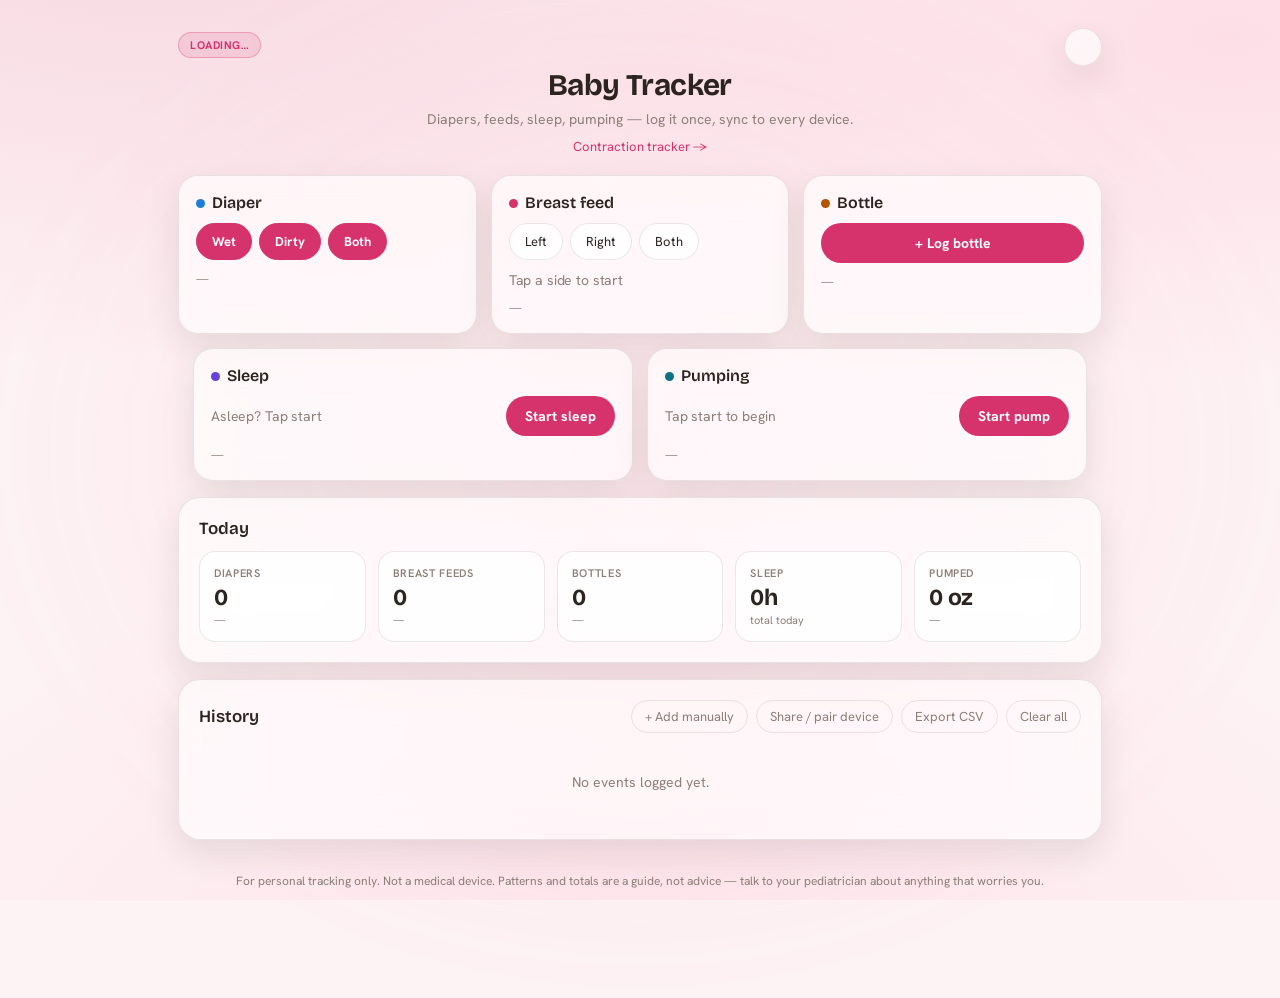
==== commit 3e65397a: "Redesign trackers (Soft Bloom) + light/dark + widget toggles Move both trackers onto a shared "Soft " ====
--- a/baby/index.html
+++ b/baby/index.html
@@ -5,115 +5,59 @@
 <meta name="viewport" content="width=device-width, initial-scale=1.0, viewport-fit=cover" />
 <meta name="theme-color" content="#fdf2f4" />
 <title>Baby Tracker</title>
+<link rel="preconnect" href="https://fonts.googleapis.com">
+<link rel="preconnect" href="https://fonts.gstatic.com" crossorigin>
+<link href="https://fonts.googleapis.com/css2?family=Bricolage+Grotesque:opsz,wght@12..96,400..800&family=Hanken+Grotesk:wght@400;500;600;700;800&display=swap" rel="stylesheet">
+<link rel="stylesheet" href="../shared/theme.css">
+<script>
+  // Anti-flash: set theme attributes before first paint.
+  (function () {
+    var a = localStorage.getItem("gennyTheme_v1") || "pink";
+    var m = localStorage.getItem("gennyMode_v1") || "auto";
+    var dark = m === "dark" || (m === "auto" && window.matchMedia("(prefers-color-scheme: dark)").matches);
+    var r = document.documentElement;
+    r.dataset.accent = a; r.dataset.mode = dark ? "dark" : "light";
+  })();
+</script>
 <style>
-  :root {
-    --bg: #fdf2f4;
-    --card: #ffffff;
-    --ink: #2a1a22;
-    --muted: #7a6770;
-    --accent: #d6336c;
-    --accent-hover: #c0265d;
-    --accent-soft: #ffe3ec;
-    --accent-rgb: 214, 51, 108;
-    --good: #2f9e44;
-    --warn: #e8590c;
-    --danger: #c92a2a;
-    --border: #f1d9e0;
-    --shadow: 0 8px 24px rgba(var(--accent-rgb), 0.08);
-
-    /* per-event-type accents (theme-independent) */
-    --c-diaper:  #1c7ed6;
-    --c-breast:  #d6336c;
-    --c-bottle:  #b25400;
-    --c-sleep:   #5f3dc4;
-    --c-pump:    #0b7285;
-  }
-  * { box-sizing: border-box; }
-  html, body {
-    margin: 0; padding: 0;
-    background: var(--bg); color: var(--ink);
-    font-family: -apple-system, BlinkMacSystemFont, "Segoe UI", Roboto, "Helvetica Neue", Arial, sans-serif;
-    -webkit-font-smoothing: antialiased;
-    text-rendering: optimizeLegibility;
-  }
-  .wrap { max-width: 960px; margin: 0 auto; padding: 24px 18px 80px; }
-
-  header { text-align: center; margin-bottom: 18px; position: relative; }
-  header h1 { margin: 0; font-size: 26px; letter-spacing: -0.01em; }
-  header p { margin: 6px 0 0; color: var(--muted); font-size: 14px; }
-  header .tools {
-    margin-top: 8px; font-size: 13px; color: var(--muted);
-  }
+  /* Baby tracker — page-specific styles. Design system: ../shared/theme.css */
+
+  header .tools { margin-top: 10px; font-size: 13px; }
   header .tools a { color: var(--accent); text-decoration: none; }
   header .tools a:hover { text-decoration: underline; }
 
-  .sync-pill {
-    position: absolute; top: 0; right: 0;
-    font-size: 11px; padding: 4px 10px; border-radius: 999px;
-    background: #e7f5ff; color: #1c7ed6; border: 1px solid #a5d8ff;
-    font-weight: 600; letter-spacing: 0.04em; text-transform: uppercase;
-  }
-  .sync-pill.offline { background: #fff5f5; color: #c92a2a; border-color: #ffc9c9; }
-  .sync-pill.saving  { background: #fff9db; color: #846200; border-color: #ffe066; }
-  .sync-pill.synced  { background: #ebfbee; color: #2f9e44; border-color: #b2f2bb; }
-
-  .theme-picker {
-    display: flex; gap: 8px; justify-content: center; margin-top: 12px;
-  }
-  .theme-swatch {
-    width: 22px; height: 22px; border-radius: 999px;
-    border: 2px solid transparent;
-    cursor: pointer; padding: 0;
-    transition: transform 0.1s ease, border-color 0.15s ease;
-  }
-  .theme-swatch:hover { transform: scale(1.1); }
-  .theme-swatch.selected { border-color: var(--ink); }
-  .theme-swatch[data-theme="pink"]   { background: #d6336c; }
-  .theme-swatch[data-theme="green"]  { background: #425743; }
-  .theme-swatch[data-theme="blue"]   { background: #1c7ed6; }
-  .theme-swatch[data-theme="purple"] { background: #7950f2; }
-
-  .card {
-    background: var(--card); border: 1px solid var(--border);
-    border-radius: 18px; padding: 18px; box-shadow: var(--shadow);
-    margin-bottom: 16px;
-  }
-  .card h2 { font-size: 16px; margin: 0 0 12px; }
-
-  /* Active timers strip */
+  /* Active timers strip — sticky so running timers stay reachable on scroll */
   .active-strip {
     display: none; gap: 10px; flex-wrap: wrap; align-items: center;
     background: var(--accent-soft); border: 1px solid var(--accent);
-    color: var(--accent); padding: 10px 14px; border-radius: 14px;
+    color: var(--accent); padding: 11px 15px; border-radius: 16px;
     margin-bottom: 16px; font-size: 14px;
+    backdrop-filter: blur(var(--blur)); -webkit-backdrop-filter: blur(var(--blur));
+    position: sticky; top: 8px; z-index: 20;
+    box-shadow: var(--shadow);
   }
   .active-strip.visible { display: flex; }
-  .active-strip .label { font-weight: 600; text-transform: uppercase; font-size: 11px; letter-spacing: 0.08em; }
+  .active-strip .label { font-weight: 700; text-transform: uppercase; font-size: 11px; letter-spacing: 0.08em; }
   .active-strip .pill {
-    background: white; color: var(--ink); padding: 4px 10px; border-radius: 999px;
-    font-variant-numeric: tabular-nums; font-weight: 600; font-size: 13px;
-    border: 1px solid var(--border);
-  }
-
-  /* Action grid */
-  .actions-grid {
-    display: grid; gap: 14px;
-    grid-template-columns: 1fr;
-  }
-  @media (min-width: 620px) { .actions-grid { grid-template-columns: 1fr 1fr; } }
+    background: var(--surface-solid); color: var(--ink); padding: 5px 11px; border-radius: 999px;
+    font-variant-numeric: tabular-nums; font-weight: 700; font-size: 13px; border: 1px solid var(--border);
+  }
+
+  /* Action grid — flex wrap + center so the 5th card never orphans left */
+  .actions-grid { display: flex; flex-wrap: wrap; justify-content: center; gap: 14px; }
 
   .action-card {
+    flex: 1 1 280px; max-width: 440px;
     background: var(--card); border: 1px solid var(--border);
-    border-radius: 16px; padding: 16px; box-shadow: var(--shadow);
-    display: flex; flex-direction: column; gap: 10px;
-  }
-  .action-card .head {
-    display: flex; justify-content: space-between; align-items: baseline; gap: 8px;
-  }
-  .action-card .head h3 { margin: 0; font-size: 15px; }
+    border-radius: 20px; padding: 17px; box-shadow: var(--shadow);
+    backdrop-filter: blur(var(--blur)) saturate(1.4); -webkit-backdrop-filter: blur(var(--blur)) saturate(1.4);
+    display: flex; flex-direction: column; gap: 11px;
+  }
+  .action-card .head { display: flex; justify-content: space-between; align-items: baseline; gap: 8px; }
+  .action-card .head h3 { font-family: var(--font-display); margin: 0; font-size: 16px; font-weight: 600; }
   .action-card .head .dot {
-    display: inline-block; width: 8px; height: 8px; border-radius: 999px;
-    background: var(--c-diaper); margin-right: 6px; vertical-align: middle;
+    display: inline-block; width: 9px; height: 9px; border-radius: 999px;
+    background: var(--c-diaper); margin-right: 7px; vertical-align: middle;
   }
   .action-card[data-type="diaper"] .dot { background: var(--c-diaper); }
   .action-card[data-type="breast"] .dot { background: var(--c-breast); }
@@ -122,82 +66,40 @@
   .action-card[data-type="pump"]   .dot { background: var(--c-pump); }
   .action-card .last { font-size: 12px; color: var(--muted); min-height: 16px; }
 
-  .chip-row { display: flex; gap: 6px; flex-wrap: wrap; }
-  .chip {
-    border: 1px solid var(--border); background: white; color: var(--ink);
-    padding: 8px 14px; border-radius: 999px; font-size: 13px; cursor: pointer;
-    transition: all 0.15s ease; font-family: inherit;
-  }
-  .chip:hover { border-color: var(--accent); }
-  .chip.selected { background: var(--accent-soft); border-color: var(--accent); color: var(--accent); font-weight: 600; }
-  .chip.solid {
-    background: var(--accent); border-color: var(--accent); color: white; font-weight: 600;
-  }
-  .chip.solid:hover { background: var(--accent-hover); border-color: var(--accent-hover); }
-
-  .timer-line {
-    display: flex; align-items: center; gap: 12px; justify-content: space-between;
-  }
+  .chip-row { display: flex; gap: 7px; flex-wrap: wrap; }
+
+  .timer-line { display: flex; align-items: center; gap: 12px; justify-content: space-between; }
   .timer-display {
-    font-variant-numeric: tabular-nums; font-weight: 600; font-size: 22px;
-    letter-spacing: -0.01em;
-  }
-  .timer-display.idle { color: var(--muted); font-weight: 400; }
+    font-family: var(--font-display); font-variant-numeric: tabular-nums;
+    font-weight: 700; font-size: 26px; letter-spacing: -0.01em;
+  }
+  .timer-display.idle { color: var(--muted); font-weight: 400; font-family: var(--font-body); font-size: 14px; }
   .timer-btn {
-    appearance: none; border: none; border-radius: 999px;
-    padding: 10px 18px; font-size: 14px; font-weight: 600; cursor: pointer;
-    color: white; background: var(--accent);
-    transition: background 0.15s ease, transform 0.08s ease;
-    font-family: inherit;
+    appearance: none; border: none; border-radius: 999px; padding: 11px 19px;
+    font-size: 14px; font-weight: 700; cursor: pointer; color: var(--accent-contrast);
+    background: var(--accent); transition: background 0.15s ease, transform 0.08s ease; font-family: inherit;
   }
   .timer-btn:hover { background: var(--accent-hover); }
   .timer-btn:active { transform: scale(0.98); }
-  .timer-btn.stop { background: var(--danger); }
-  .timer-btn.stop:hover { background: #b22020; }
+  .timer-btn.stop { background: var(--danger); color: #fff; }
+  .timer-btn.stop:hover { background: #c43355; }
   .timer-btn.full { width: 100%; }
 
-  /* Stats */
-  .stats { display: grid; grid-template-columns: repeat(2, 1fr); gap: 12px; }
-  @media (min-width: 640px) { .stats { grid-template-columns: repeat(5, 1fr); } }
-  .stat {
-    background: var(--card); border: 1px solid var(--border);
-    border-radius: 14px; padding: 12px; text-align: left;
-  }
-  .stat .k { font-size: 11px; color: var(--muted); text-transform: uppercase; letter-spacing: 0.05em; }
-  .stat .v { font-size: 20px; font-weight: 600; margin-top: 4px; font-variant-numeric: tabular-nums; }
-  .stat .sub { font-size: 11px; color: var(--muted); margin-top: 2px; }
-
-  /* History */
-  .row-head { display: flex; justify-content: space-between; align-items: center; margin-bottom: 10px; flex-wrap: wrap; gap: 8px; }
-  .row-head h2 { font-size: 16px; margin: 0; }
-  .row-head .actions { display: flex; gap: 8px; flex-wrap: wrap; }
-  .ghost-btn {
-    background: transparent; border: 1px solid var(--border); color: var(--muted);
-    padding: 6px 12px; border-radius: 999px; font-size: 13px; cursor: pointer;
-    font-family: inherit;
-  }
-  .ghost-btn:hover { color: var(--accent); border-color: var(--accent); }
-  .ghost-btn.danger:hover { color: var(--danger); border-color: var(--danger); }
-
-  .timeline { display: flex; flex-direction: column; gap: 4px; }
+  /* History timeline */
+  .timeline { display: flex; flex-direction: column; gap: 2px; }
   .day-header {
     font-size: 11px; text-transform: uppercase; letter-spacing: 0.06em;
-    color: var(--muted); padding: 14px 0 6px; font-weight: 600;
+    color: var(--muted); padding: 16px 0 6px; font-weight: 700;
   }
   .day-header:first-child { padding-top: 0; }
   .event-row {
-    display: grid;
-    grid-template-columns: 64px 12px 1fr auto;
-    align-items: center; gap: 10px;
-    padding: 10px 4px; border-bottom: 1px solid var(--border);
-    font-size: 14px;
+    display: grid; grid-template-columns: 64px 12px 1fr auto;
+    align-items: center; gap: 10px; padding: 11px 4px;
+    border-bottom: 1px solid var(--border); font-size: 14px;
   }
   .event-row:last-child { border-bottom: none; }
   .event-row .when { color: var(--muted); font-variant-numeric: tabular-nums; }
-  .event-row .swatch {
-    width: 10px; height: 10px; border-radius: 999px; background: var(--muted);
-    justify-self: center;
-  }
+  .event-row .swatch { width: 10px; height: 10px; border-radius: 999px; background: var(--muted); justify-self: center; }
   .event-row[data-type="diaper"] .swatch { background: var(--c-diaper); }
   .event-row[data-type="feed_breast"] .swatch { background: var(--c-breast); }
   .event-row[data-type="feed_bottle"] .swatch { background: var(--c-bottle); }
@@ -206,80 +108,18 @@
   .event-row .summary { line-height: 1.4; }
   .event-row .summary .type {
     display: inline-block; font-size: 11px; text-transform: uppercase;
-    letter-spacing: 0.05em; color: var(--muted); margin-right: 8px;
-    font-weight: 600;
+    letter-spacing: 0.05em; color: var(--muted); margin-right: 8px; font-weight: 700;
   }
   .event-row .summary .detail { color: var(--ink); }
   .event-row .summary .meta { color: var(--muted); font-size: 12px; margin-top: 2px; }
   .event-row .summary .running {
     display: inline-block; font-size: 11px; padding: 2px 8px; border-radius: 999px;
-    background: var(--accent-soft); color: var(--accent); font-weight: 600; margin-left: 6px;
+    background: var(--accent-soft); color: var(--accent); font-weight: 700; margin-left: 6px;
   }
   .event-row .summary .pending {
     display: inline-block; font-size: 11px; padding: 2px 8px; border-radius: 999px;
-    background: #fff9db; color: #846200; font-weight: 600; margin-left: 6px;
-  }
-  .event-row .row-actions { display: inline-flex; gap: 2px; }
-  .delete-x, .edit-x {
-    background: transparent; border: none; color: var(--muted);
-    cursor: pointer; font-size: 14px; padding: 4px 8px; border-radius: 6px;
-  }
-  .delete-x:hover { color: var(--danger); background: #fff0f0; }
-  .edit-x:hover   { color: var(--accent); background: var(--accent-soft); }
-
-  .empty { text-align: center; color: var(--muted); padding: 28px 0; font-size: 14px; }
-
-  .disclaimer {
-    font-size: 12px; color: var(--muted); line-height: 1.5;
-    text-align: center; padding: 14px 8px 0;
-  }
-
-  /* Modal */
-  .modal-backdrop {
-    position: fixed; inset: 0; background: rgba(42, 26, 34, 0.4);
-    display: none; align-items: center; justify-content: center;
-    padding: 16px; z-index: 50;
-  }
-  .modal-backdrop.open { display: flex; }
-  .modal {
-    background: white; border-radius: 18px; padding: 22px;
-    width: 100%; max-width: 460px; box-shadow: 0 20px 60px rgba(0,0,0,0.25);
-    max-height: 90vh; overflow-y: auto;
-  }
-  .modal h3 { margin: 0 0 14px; font-size: 18px; }
-  .modal label {
-    display: block; font-size: 12px; color: var(--muted);
-    text-transform: uppercase; letter-spacing: 0.05em;
-    margin: 12px 0 4px; font-weight: 600;
-  }
-  .modal input, .modal select, .modal textarea {
-    width: 100%; padding: 10px 12px; border: 1px solid var(--border);
-    border-radius: 10px; font-size: 15px; background: white; color: var(--ink); font-family: inherit;
-  }
-  .modal input:focus, .modal select:focus, .modal textarea:focus {
-    outline: 2px solid var(--accent); outline-offset: -1px; border-color: var(--accent);
-  }
-  .modal .row2 { display: grid; grid-template-columns: 1fr 1fr; gap: 10px; }
-  .modal .footer { display: flex; gap: 8px; justify-content: flex-end; margin-top: 18px; flex-wrap: wrap; }
-  .modal .primary {
-    background: var(--accent); color: white; border: none;
-    padding: 10px 18px; border-radius: 999px; font-size: 14px; font-weight: 600; cursor: pointer;
-    font-family: inherit;
-  }
-  .modal .primary:hover { background: var(--accent-hover); }
-  .modal .secondary {
-    background: transparent; border: 1px solid var(--border); color: var(--muted);
-    padding: 10px 18px; border-radius: 999px; font-size: 14px; cursor: pointer;
-    font-family: inherit;
-  }
-  .modal .secondary:hover { color: var(--accent); border-color: var(--accent); }
-  .form-error { color: var(--danger); font-size: 13px; margin-top: 10px; min-height: 18px; }
-  .share-url {
-    margin-top: 10px; padding: 12px; background: #f8fafc; border: 1px solid var(--border);
-    border-radius: 10px; font-family: ui-monospace, SFMono-Regular, Menlo, monospace;
-    font-size: 12px; word-break: break-all; color: var(--ink);
-  }
-  .hint { font-size: 13px; color: var(--muted); line-height: 1.5; }
+    background: rgba(201,138,32,0.16); color: #b9831f; font-weight: 700; margin-left: 6px;
+  }
 </style>
 </head>
 <body>
@@ -288,12 +128,7 @@
     <h1>Baby Tracker</h1>
     <p>Diapers, feeds, sleep, pumping — log it once, sync to every device.</p>
     <div id="syncPill" class="sync-pill">Loading…</div>
-    <div class="theme-picker" id="themePicker">
-      <button class="theme-swatch" data-theme="pink"   title="Pink"></button>
-      <button class="theme-swatch" data-theme="green"  title="Mù Green"></button>
-      <button class="theme-swatch" data-theme="blue"   title="Blue"></button>
-      <button class="theme-swatch" data-theme="purple" title="Purple"></button>
-    </div>
+    <button id="modeToggle" class="mode-toggle" type="button" aria-label="Toggle dark mode"></button>
     <div id="babyChipRow" style="margin-top: 10px;"></div>
     <div class="tools">
       <a href="../contractions/">Contraction tracker →</a>
@@ -373,11 +208,11 @@
   <div class="card" style="margin-top:16px;">
     <h2>Today</h2>
     <div class="stats">
-      <div class="stat"><div class="k">Diapers</div><div class="v" id="sDiapers">0</div><div class="sub" id="sDiapersSub">—</div></div>
-      <div class="stat"><div class="k">Breast feeds</div><div class="v" id="sBreast">0</div><div class="sub" id="sBreastSub">—</div></div>
-      <div class="stat"><div class="k">Bottles</div><div class="v" id="sBottle">0</div><div class="sub" id="sBottleSub">—</div></div>
-      <div class="stat"><div class="k">Sleep</div><div class="v" id="sSleep">0h</div><div class="sub">total today</div></div>
-      <div class="stat"><div class="k">Pumped</div><div class="v" id="sPump">0 oz</div><div class="sub" id="sPumpSub">—</div></div>
+      <div class="stat" data-widget="diaper"><div class="k">Diapers</div><div class="v" id="sDiapers">0</div><div class="sub" id="sDiapersSub">—</div></div>
+      <div class="stat" data-widget="breast"><div class="k">Breast feeds</div><div class="v" id="sBreast">0</div><div class="sub" id="sBreastSub">—</div></div>
+      <div class="stat" data-widget="bottle"><div class="k">Bottles</div><div class="v" id="sBottle">0</div><div class="sub" id="sBottleSub">—</div></div>
+      <div class="stat" data-widget="sleep"><div class="k">Sleep</div><div class="v" id="sSleep">0h</div><div class="sub">total today</div></div>
+      <div class="stat" data-widget="pump"><div class="k">Pumped</div><div class="v" id="sPump">0 oz</div><div class="sub" id="sPumpSub">—</div></div>
     </div>
   </div>
 
@@ -570,47 +405,12 @@
 <script type="module">
 import { createClient } from "https://esm.sh/@supabase/supabase-js@2.45.4";
 import { mountBabyUI } from "../shared/babies.js";
+import { initTheme } from "../shared/theme.js";
 
 // ---------- Config ----------
 const SUPABASE_URL = "https://xopkxnuokwqhclffiklq.supabase.co";
 const SUPABASE_ANON_KEY = "sb_publishable_RyoVcrbDKdywZAAo7xrhJg_jO9PbHgX";
 const TABLE = "baby_events";
-const SETTINGS_TABLE = "tracker_settings";
-
-// ---------- Themes (shared with contractions) ----------
-const THEMES = {
-  pink:   { bg: "#fdf2f4", ink: "#2a1a22", muted: "#7a6770",
-            accent: "#d6336c", accentHover: "#c0265d", accentSoft: "#ffe3ec",
-            border: "#f1d9e0", rgb: "214, 51, 108" },
-  green:  { bg: "#f4f7f4", ink: "#1f2a20", muted: "#677a68",
-            accent: "#425743", accentHover: "#34452f", accentSoft: "#dfe9df",
-            border: "#dde6de", rgb: "66, 87, 67" },
-  blue:   { bg: "#f1f7fd", ink: "#13283c", muted: "#5a7387",
-            accent: "#1c7ed6", accentHover: "#1971c2", accentSoft: "#d0ebff",
-            border: "#cfe2f3", rgb: "28, 126, 214" },
-  purple: { bg: "#f6f1fd", ink: "#26183c", muted: "#6a5a87",
-            accent: "#7950f2", accentHover: "#6741d9", accentSoft: "#e5dbff",
-            border: "#e1d4f7", rgb: "121, 80, 242" },
-};
-const THEME_LS = "gennyTheme_v1"; // shared with contractions
-
-function applyTheme(name) {
-  const t = THEMES[name] || THEMES.pink;
-  const r = document.documentElement.style;
-  r.setProperty("--bg", t.bg);
-  r.setProperty("--ink", t.ink);
-  r.setProperty("--muted", t.muted);
-  r.setProperty("--accent", t.accent);
-  r.setProperty("--accent-hover", t.accentHover);
-  r.setProperty("--accent-soft", t.accentSoft);
-  r.setProperty("--border", t.border);
-  r.setProperty("--accent-rgb", t.rgb);
-  document.querySelectorAll(".theme-swatch").forEach(b => {
-    b.classList.toggle("selected", b.dataset.theme === name);
-  });
-  localStorage.setItem(THEME_LS, name);
-}
-applyTheme(localStorage.getItem(THEME_LS) || "pink");
 
 // ---------- Tracker key (shared with contractions, same household) ----------
 const KEY_LS = "gennyTrackerKey_v1";
@@ -644,6 +444,84 @@
   auth: { persistSession: false },
   realtime: { params: { eventsPerSecond: 5 } },
 });
+
+// ---------- Theme (accent + light/dark, synced via Supabase) ----------
+const theme = initTheme({ sb, trackerKey, toggleButton: document.getElementById("modeToggle") });
+
+// ---------- Toast (quick confirmation after a one-tap log) ----------
+const toastWrap = document.createElement("div");
+toastWrap.className = "toast-wrap";
+document.body.appendChild(toastWrap);
+function toast(msg) {
+  const el = document.createElement("div");
+  el.className = "toast";
+  el.textContent = msg;
+  toastWrap.appendChild(el);
+  setTimeout(() => { el.classList.add("leaving"); setTimeout(() => el.remove(), 320); }, 1700);
+}
+const cap = (s) => s ? s.charAt(0).toUpperCase() + s.slice(1) : s;
+
+// ---------- Trackable widgets (show/hide action cards + their stat tiles) ----
+const WIDGET_ITEMS = [
+  { key: "diaper", label: "Diapers" },
+  { key: "breast", label: "Breast feeds" },
+  { key: "bottle", label: "Bottles" },
+  { key: "sleep",  label: "Sleep" },
+  { key: "pump",   label: "Pumping" },
+];
+const ALL_WIDGETS = WIDGET_ITEMS.map(w => w.key);
+const WIDGETS_LS = "babyWidgets_v1";
+let enabledWidgets = loadWidgetsLocal();
+function loadWidgetsLocal() {
+  try {
+    const a = JSON.parse(localStorage.getItem(WIDGETS_LS) || "null");
+    if (Array.isArray(a)) return ALL_WIDGETS.filter(k => a.includes(k));
+  } catch {}
+  return [...ALL_WIDGETS];
+}
+function applyWidgets() {
+  const en = new Set(enabledWidgets);
+  for (const key of ALL_WIDGETS) {
+    const show = en.has(key);
+    document.querySelectorAll(
+      '.action-card[data-type="' + key + '"], .stat[data-widget="' + key + '"]'
+    ).forEach(el => { el.style.display = show ? "" : "none"; });
+  }
+}
+applyWidgets(); // run from local cache immediately to avoid a flash
+async function persistWidgets() {
+  localStorage.setItem(WIDGETS_LS, JSON.stringify(enabledWidgets));
+  try {
+    await sb.from("tracker_settings").upsert(
+      { tracker_key: trackerKey, baby_trackers: enabledWidgets },
+      { onConflict: "tracker_key" });
+  } catch (e) { console.warn("widgets save failed:", e.message); }
+}
+function setWidgets(arr) {
+  enabledWidgets = ALL_WIDGETS.filter(k => arr.includes(k));
+  applyWidgets();
+  persistWidgets();
+}
+function adoptWidgets(arr) {
+  if (!Array.isArray(arr)) return;
+  enabledWidgets = ALL_WIDGETS.filter(k => arr.includes(k));
+  localStorage.setItem(WIDGETS_LS, JSON.stringify(enabledWidgets));
+  applyWidgets();
+}
+// Load remote preference, then keep in sync across devices.
+(async () => {
+  try {
+    const { data, error } = await sb.from("tracker_settings")
+      .select("baby_trackers").eq("tracker_key", trackerKey).maybeSingle();
+    if (error) throw error;
+    if (data && Array.isArray(data.baby_trackers)) adoptWidgets(data.baby_trackers);
+  } catch (e) { console.warn("widgets load failed:", e.message); }
+})();
+sb.channel("baby_settings:" + trackerKey)
+  .on("postgres_changes",
+    { event: "*", schema: "public", table: "tracker_settings", filter: "tracker_key=eq." + trackerKey },
+    (payload) => { if (Array.isArray(payload.new?.baby_trackers)) adoptWidgets(payload.new.baby_trackers); })
+  .subscribe();
 
 // ---------- State ----------
 const state = {
@@ -767,6 +645,12 @@
     if (error) throw error;
   },
   backfillNoun: "baby events",
+  mountAccent: (el) => theme.mountAccentSwatches(el),
+  trackerPrefs: {
+    items: WIDGET_ITEMS,
+    get: () => enabledWidgets,
+    set: (arr) => setWidgets(arr),
+  },
 });
 
 // ---------- Formatting ----------
@@ -903,6 +787,7 @@
     insertLocally(row);
     state.outbox.push({ kind: "insert", row }); saveOutbox();
     render(); flushOutbox();
+    toast(cap(kind) + " diaper logged");
   });
 });
 
@@ -929,6 +814,7 @@
       saveActive();
       state.outbox.push({ kind: "insert", row }); saveOutbox();
       render(); flushOutbox();
+      toast("Feed started · " + cap(side));
     }
   });
 });
@@ -950,12 +836,14 @@
   state.outbox.push({ kind: "update", id: a.id, patch }); saveOutbox();
   state.active.feed_breast = null; saveActive();
   render(); flushOutbox();
+  toast("Feed ended · " + fmtDurShort(duration));
 });
 
 // ---------- Sleep ----------
 const sleepBtn = document.getElementById("sleepBtn");
 sleepBtn.addEventListener("click", () => {
   const a = state.active.sleep;
+  let msg = null;
   if (!a) {
     const now = new Date();
     const row = newRow("sleep", now, null, {});
@@ -963,6 +851,7 @@
     state.active.sleep = { id: row.id, start_at: row.start_at };
     saveActive();
     state.outbox.push({ kind: "insert", row }); saveOutbox();
+    msg = "Sleep started";
   } else {
     const end = new Date();
     const duration = end.getTime() - new Date(a.start_at).getTime();
@@ -973,10 +862,12 @@
       const patch = { end_at: end.toISOString(), duration_ms: duration };
       updateLocally(a.id, patch);
       state.outbox.push({ kind: "update", id: a.id, patch }); saveOutbox();
+      msg = "Slept " + fmtDurShort(duration);
     }
     state.active.sleep = null; saveActive();
   }
   render(); flushOutbox();
+  if (msg) toast(msg);
 });
 
 // ---------- Pump ----------
@@ -1017,6 +908,7 @@
   state.outbox.push({ kind: "update", id, patch }); saveOutbox();
   state.active.pump = null; saveActive();
   render(); flushOutbox();
+  toast("Pumped" + (amountOz != null ? " " + fmtOz(amountOz) : "") + " · " + fmtDurShort(duration));
 }
 document.getElementById("pumpEndSave").addEventListener("click", () => {
   const v = document.getElementById("pumpEndOz").value;
@@ -1064,6 +956,7 @@
   state.outbox.push({ kind: "insert", row }); saveOutbox();
   bottleModal.classList.remove("open");
   render(); flushOutbox();
+  toast(fmtOz(oz) + " bottle logged");
 });
 
 // ---------- Universal event modal (add manually / edit) ----------
@@ -1195,9 +1088,11 @@
     insertLocally(row);
     state.outbox.push({ kind: "insert", row }); saveOutbox();
   }
+  const wasEditing = !!state.editingId;
   evModal.classList.remove("open");
   state.editingId = null;
   render(); flushOutbox();
+  toast(typeLabel(type) + (wasEditing ? " updated" : " added"));
 });
 
 // ---------- Clear / Export / Share ----------
@@ -1416,35 +1311,6 @@
   if (anyActive()) startTick(); else stopTick();
   renderActiveStrip(Date.now());
 }
-
-// ---------- Theme load / save (shared with contractions) ----------
-async function loadTheme() {
-  try {
-    const { data, error } = await sb.from(SETTINGS_TABLE)
-      .select("theme").eq("tracker_key", trackerKey).maybeSingle();
-    if (error) throw error;
-    if (data?.theme) applyTheme(data.theme);
-  } catch (err) { console.warn("Theme load failed:", err.message); }
-}
-async function setTheme(name) {
-  if (!THEMES[name]) return;
-  applyTheme(name);
-  try {
-    await sb.from(SETTINGS_TABLE).upsert(
-      { tracker_key: trackerKey, theme: name }, { onConflict: "tracker_key" });
-  } catch (err) { console.warn("Theme save failed:", err.message); }
-}
-document.querySelectorAll(".theme-swatch").forEach(btn => {
-  btn.addEventListener("click", () => setTheme(btn.dataset.theme));
-});
-sb.channel("settings:" + trackerKey)
-  .on("postgres_changes",
-    { event: "*", schema: "public", table: SETTINGS_TABLE, filter: "tracker_key=eq." + trackerKey },
-    (payload) => {
-      const t = payload.new?.theme;
-      if (t && t !== (localStorage.getItem(THEME_LS) || "pink")) applyTheme(t);
-    })
-  .subscribe();
 
 // ---------- Realtime for baby_events ----------
 sb.channel("baby_events:" + trackerKey)
@@ -1489,7 +1355,6 @@
 // ---------- Initial load ----------
 setSync("saving", "Loading…");
 render();
-loadTheme();
 try {
   const localPending = [...state.events];
   const pendingIds = new Set(state.outbox.filter(o => o.kind === "insert").map(o => o.row.id));
--- a/shared/theme.css
+++ b/shared/theme.css
@@ -0,0 +1,303 @@
+/* ===========================================================================
+   Soft Bloom — shared design system for the contraction + baby trackers.
+   Attribute-driven theming:
+     <html data-mode="light|dark" data-accent="pink|green|blue|purple">
+   Tokens live here; theme.js only flips the attributes.
+   =========================================================================== */
+
+/* ---- fonts + default (light · pink) tokens ---- */
+:root {
+  --font-body:    "Hanken Grotesk", -apple-system, BlinkMacSystemFont, "Segoe UI", Roboto, sans-serif;
+  --font-display: "Bricolage Grotesque", -apple-system, BlinkMacSystemFont, "Segoe UI", Roboto, sans-serif;
+
+  --good: #2f9e44; --warn: #e8590c; --danger: #e0496b;
+
+  /* neutral surface — light */
+  --ink: #2b2420;
+  --muted: #8c7f78;
+  --border: rgba(43, 36, 32, 0.10);
+  --surface: rgba(255, 255, 255, 0.66);
+  --surface-solid: #ffffff;
+  --surface-2: rgba(255, 255, 255, 0.5);
+  --card: var(--surface);
+  --shadow: 0 14px 34px rgba(43, 36, 32, 0.10);
+  --blur: 18px;
+
+  /* accent — pink (light) */
+  --accent: #d6336c; --accent-hover: #c0265d; --accent-soft: #ffe3ec;
+  --accent-contrast: #ffffff; --accent-rgb: 214, 51, 108;
+  --bg: #fdf2f4;
+  --mesh-1: rgba(214, 51, 108, 0.14);
+  --mesh-2: rgba(255, 143, 177, 0.20);
+  --mesh-3: rgba(255, 214, 227, 0.55);
+
+  /* per-event hues — light */
+  --c-diaper: #1c7ed6; --c-breast: #d6336c; --c-bottle: #b25400;
+  --c-sleep: #6741d9;  --c-pump: #0b7285;
+}
+
+/* ---- dark neutrals ---- */
+:root[data-mode="dark"] {
+  --ink: #ece8e2;
+  --muted: #9b938b;
+  --border: rgba(255, 255, 255, 0.12);
+  --surface: rgba(255, 255, 255, 0.055);
+  --surface-solid: #1b1d24;
+  --surface-2: rgba(255, 255, 255, 0.07);
+  --card: var(--surface);
+  --shadow: 0 16px 44px rgba(0, 0, 0, 0.55);
+
+  --c-diaper: #74c0fc; --c-breast: #ff90b3; --c-bottle: #ffa94d;
+  --c-sleep: #b197fc;  --c-pump: #3bc9db;
+}
+
+/* ---- accents (light) ---- */
+:root[data-accent="green"]  { --accent: #4f6b50; --accent-hover: #3e5640; --accent-soft: #e2ece2; --accent-contrast: #fff; --accent-rgb: 79,107,80;
+  --bg: #f3f6f3; --mesh-1: rgba(79,107,80,0.14); --mesh-2: rgba(141,171,140,0.20); --mesh-3: rgba(214,227,214,0.5); }
+:root[data-accent="blue"]   { --accent: #1c7ed6; --accent-hover: #1971c2; --accent-soft: #d0ebff; --accent-contrast: #fff; --accent-rgb: 28,126,214;
+  --bg: #f1f7fd; --mesh-1: rgba(28,126,214,0.14); --mesh-2: rgba(116,192,252,0.20); --mesh-3: rgba(208,235,255,0.55); }
+:root[data-accent="purple"] { --accent: #7950f2; --accent-hover: #6741d9; --accent-soft: #e5dbff; --accent-contrast: #fff; --accent-rgb: 121,80,242;
+  --bg: #f6f1fd; --mesh-1: rgba(121,80,242,0.14); --mesh-2: rgba(177,151,252,0.20); --mesh-3: rgba(229,219,255,0.55); }
+
+/* ---- accents (dark): brighter, dark text on accent, deep tinted bg ---- */
+:root[data-mode="dark"][data-accent="pink"]   { --accent: #ff90b3; --accent-hover: #ff7aa3; --accent-soft: rgba(255,144,179,0.16); --accent-contrast: #2a0f1a; --accent-rgb: 255,144,179;
+  --bg: #141015; --mesh-1: rgba(214,51,108,0.22); --mesh-2: rgba(120,30,70,0.35); --mesh-3: rgba(35,16,26,0.6); }
+:root[data-mode="dark"][data-accent="green"]   { --accent: #8fb98f; --accent-hover: #7caa7c; --accent-soft: rgba(143,185,143,0.16); --accent-contrast: #0f1a10; --accent-rgb: 143,185,143;
+  --bg: #0f130f; --mesh-1: rgba(79,107,80,0.28); --mesh-2: rgba(40,70,45,0.4); --mesh-3: rgba(16,26,18,0.6); }
+:root[data-mode="dark"][data-accent="blue"]    { --accent: #74c0fc; --accent-hover: #5fb0f5; --accent-soft: rgba(116,192,252,0.16); --accent-contrast: #08263f; --accent-rgb: 116,192,252;
+  --bg: #0d1117; --mesh-1: rgba(28,126,214,0.28); --mesh-2: rgba(20,60,100,0.4); --mesh-3: rgba(12,22,34,0.6); }
+:root[data-mode="dark"][data-accent="purple"]  { --accent: #b197fc; --accent-hover: #9f82f7; --accent-soft: rgba(177,151,252,0.16); --accent-contrast: #1c1233; --accent-rgb: 177,151,252;
+  --bg: #100d18; --mesh-1: rgba(121,80,242,0.28); --mesh-2: rgba(60,40,110,0.4); --mesh-3: rgba(22,16,36,0.6); }
+
+/* ===========================================================================
+   Base
+   =========================================================================== */
+* { box-sizing: border-box; }
+html, body { margin: 0; padding: 0; }
+body {
+  min-height: 100vh;
+  color: var(--ink);
+  font-family: var(--font-body);
+  -webkit-font-smoothing: antialiased;
+  text-rendering: optimizeLegibility;
+  background:
+    radial-gradient(120% 85% at 12% -10%, var(--mesh-1), transparent 60%),
+    radial-gradient(100% 70% at 96% 4%, var(--mesh-2), transparent 55%),
+    radial-gradient(110% 90% at 50% 112%, var(--mesh-3), transparent 60%),
+    var(--bg);
+  background-attachment: fixed;
+  transition: background-color 0.4s ease, color 0.3s ease;
+}
+/* drifting bloom behind everything */
+body::before {
+  content: ""; position: fixed; inset: -25vmax; z-index: -1;
+  background: radial-gradient(closest-side, var(--mesh-2), transparent 70%);
+  filter: blur(40px); opacity: 0.6; pointer-events: none;
+  animation: bloom-drift 32s ease-in-out infinite alternate;
+}
+@keyframes bloom-drift {
+  from { transform: translate(-6vw, -4vh) scale(1); }
+  to   { transform: translate(8vw, 6vh) scale(1.18); }
+}
+@media (prefers-reduced-motion: reduce) {
+  body::before { animation: none; }
+  body { transition: none; }
+}
+
+.wrap { max-width: 960px; margin: 0 auto; padding: 24px 18px 96px; }
+
+/* ---- header ---- */
+/* padding-top reserves a band for the corner controls so a long title can
+   wrap without ever sliding under the sync pill / mode toggle. */
+header { text-align: center; margin-bottom: 20px; position: relative; padding-top: 46px; }
+header h1 {
+  font-family: var(--font-display);
+  margin: 0; font-size: 30px; font-weight: 700;
+  letter-spacing: -0.02em; line-height: 1.05;
+  padding: 0 6px;
+}
+header p { margin: 8px 0 0; color: var(--muted); font-size: 14px; }
+
+/* ---- sync pill (top-left) ---- */
+.sync-pill {
+  position: absolute; top: 8px; left: 0;
+  font-size: 11px; padding: 5px 11px; border-radius: 999px;
+  font-weight: 700; letter-spacing: 0.05em; text-transform: uppercase;
+  background: rgba(var(--accent-rgb), 0.12);
+  color: var(--accent);
+  border: 1px solid rgba(var(--accent-rgb), 0.30);
+  backdrop-filter: blur(8px); -webkit-backdrop-filter: blur(8px);
+}
+.sync-pill.offline { background: rgba(224,73,107,0.14);  color: #e0496b; border-color: rgba(224,73,107,0.4); }
+.sync-pill.saving  { background: rgba(201,138,32,0.16);  color: #b9831f; border-color: rgba(201,138,32,0.4); }
+.sync-pill.synced  { background: rgba(47,158,68,0.14);   color: #2f9e44; border-color: rgba(47,158,68,0.4); }
+:root[data-mode="dark"] .sync-pill.saving { color: #ffd43b; }
+:root[data-mode="dark"] .sync-pill.synced { color: #69db7c; }
+
+/* ---- light/dark toggle (top-right) ---- */
+.mode-toggle {
+  position: absolute; top: 4px; right: 0;
+  width: 38px; height: 38px; border-radius: 999px;
+  display: inline-flex; align-items: center; justify-content: center;
+  cursor: pointer; padding: 0;
+  color: var(--ink);
+  background: var(--surface);
+  border: 1px solid var(--border);
+  box-shadow: var(--shadow);
+  backdrop-filter: blur(var(--blur)); -webkit-backdrop-filter: blur(var(--blur));
+  transition: transform 0.12s ease, color 0.2s ease;
+}
+.mode-toggle:hover { transform: scale(1.06); color: var(--accent); }
+.mode-toggle:active { transform: scale(0.96); }
+.mode-toggle svg { width: 18px; height: 18px; }
+
+/* ---- accent swatches (rendered inside the baby setup modal) ---- */
+.accent-swatches { display: flex; gap: 10px; margin-top: 6px; }
+.accent-swatch {
+  width: 30px; height: 30px; border-radius: 999px; padding: 0; cursor: pointer;
+  border: 2px solid transparent; box-shadow: 0 2px 6px rgba(0,0,0,0.15);
+  transition: transform 0.12s ease, border-color 0.15s ease;
+}
+.accent-swatch:hover { transform: scale(1.12); }
+.accent-swatch.selected { border-color: var(--ink); }
+.accent-swatch[data-accent="pink"]   { background: #d6336c; }
+.accent-swatch[data-accent="green"]  { background: #4f6b50; }
+.accent-swatch[data-accent="blue"]   { background: #1c7ed6; }
+.accent-swatch[data-accent="purple"] { background: #7950f2; }
+
+/* ===========================================================================
+   Frosted surfaces + components
+   =========================================================================== */
+.card {
+  background: var(--card);
+  border: 1px solid var(--border);
+  border-radius: 22px; padding: 20px;
+  box-shadow: var(--shadow);
+  backdrop-filter: blur(var(--blur)) saturate(1.4);
+  -webkit-backdrop-filter: blur(var(--blur)) saturate(1.4);
+  margin-bottom: 16px;
+}
+@supports not ((backdrop-filter: blur(1px)) or (-webkit-backdrop-filter: blur(1px))) {
+  :root { --surface: rgba(255,255,255,0.92); }
+  :root[data-mode="dark"] { --surface: #20222b; }
+}
+.card h2 { font-family: var(--font-display); font-size: 17px; margin: 0 0 12px; font-weight: 600; }
+
+.row-head { display: flex; justify-content: space-between; align-items: center; margin-bottom: 12px; flex-wrap: wrap; gap: 8px; }
+.row-head h2 { font-family: var(--font-display); font-size: 17px; margin: 0; }
+.row-head .actions { display: flex; gap: 8px; flex-wrap: wrap; }
+
+.ghost-btn {
+  background: transparent; border: 1px solid var(--border); color: var(--muted);
+  padding: 7px 13px; border-radius: 999px; font-size: 13px; cursor: pointer;
+  font-family: inherit; transition: color 0.15s ease, border-color 0.15s ease;
+}
+.ghost-btn:hover { color: var(--accent); border-color: var(--accent); }
+.ghost-btn.danger:hover { color: var(--danger); border-color: var(--danger); }
+
+/* chips (intensity, sides, diaper quick-log) */
+.chip {
+  border: 1px solid var(--border); background: var(--surface-2); color: var(--ink);
+  padding: 9px 15px; border-radius: 999px; font-size: 13px; cursor: pointer;
+  font-family: inherit; transition: all 0.15s ease;
+  -webkit-backdrop-filter: blur(6px); backdrop-filter: blur(6px);
+}
+.chip:hover { border-color: var(--accent); }
+.chip.selected { background: var(--accent-soft); border-color: var(--accent); color: var(--accent); font-weight: 700; }
+.chip.solid { background: var(--accent); border-color: var(--accent); color: var(--accent-contrast); font-weight: 700; }
+.chip.solid:hover { background: var(--accent-hover); border-color: var(--accent-hover); }
+
+/* stats — flex wrap + center so odd counts never orphan-align */
+.stats { display: flex; flex-wrap: wrap; justify-content: center; gap: 12px; }
+.stat {
+  flex: 1 1 148px; max-width: 220px;
+  background: var(--card); border: 1px solid var(--border);
+  border-radius: 16px; padding: 14px; text-align: left;
+  backdrop-filter: blur(var(--blur)); -webkit-backdrop-filter: blur(var(--blur));
+}
+.stat .k { font-size: 11px; color: var(--muted); text-transform: uppercase; letter-spacing: 0.06em; font-weight: 600; }
+.stat .v { font-family: var(--font-display); font-size: 23px; font-weight: 700; margin-top: 4px; font-variant-numeric: tabular-nums; letter-spacing: -0.01em; }
+.stat .sub { font-size: 11px; color: var(--muted); margin-top: 2px; }
+
+/* shared list affordances */
+.empty { text-align: center; color: var(--muted); padding: 28px 0; font-size: 14px; }
+.delete-x, .edit-x {
+  background: transparent; border: none; color: var(--muted);
+  cursor: pointer; font-size: 14px; padding: 4px 8px; border-radius: 8px;
+}
+.delete-x:hover { color: var(--danger); background: rgba(224,73,107,0.12); }
+.edit-x:hover   { color: var(--accent); background: var(--accent-soft); }
+.row-actions { display: inline-flex; gap: 2px; }
+
+.disclaimer { font-size: 12px; color: var(--muted); line-height: 1.55; text-align: center; padding: 16px 8px 0; }
+.disclaimer strong { color: var(--danger); }
+
+/* ===========================================================================
+   Modals
+   =========================================================================== */
+.modal-backdrop {
+  position: fixed; inset: 0; background: rgba(20, 14, 18, 0.5);
+  -webkit-backdrop-filter: blur(3px); backdrop-filter: blur(3px);
+  display: none; align-items: center; justify-content: center;
+  padding: 16px; z-index: 50;
+}
+.modal-backdrop.open { display: flex; }
+.modal {
+  background: var(--surface-solid);
+  border: 1px solid var(--border);
+  border-radius: 22px; padding: 24px;
+  width: 100%; max-width: 460px; max-height: 90vh; overflow-y: auto;
+  box-shadow: 0 30px 80px rgba(0, 0, 0, 0.35);
+}
+.modal h3 { font-family: var(--font-display); margin: 0 0 14px; font-size: 20px; font-weight: 600; }
+.modal label {
+  display: block; font-size: 12px; color: var(--muted);
+  text-transform: uppercase; letter-spacing: 0.05em; margin: 14px 0 5px; font-weight: 600;
+}
+.modal input, .modal select, .modal textarea {
+  width: 100%; padding: 11px 13px; border: 1px solid var(--border);
+  border-radius: 12px; font-size: 16px; background: var(--surface-2); color: var(--ink); font-family: inherit;
+}
+.modal input:focus, .modal select:focus, .modal textarea:focus {
+  outline: 2px solid var(--accent); outline-offset: -1px; border-color: var(--accent);
+}
+.modal .row2 { display: grid; grid-template-columns: 1fr 1fr; gap: 10px; }
+.modal .footer { display: flex; gap: 8px; justify-content: flex-end; margin-top: 20px; flex-wrap: wrap; }
+.modal .primary {
+  background: var(--accent); color: var(--accent-contrast); border: none;
+  padding: 11px 20px; border-radius: 999px; font-size: 14px; font-weight: 700; cursor: pointer; font-family: inherit;
+}
+.modal .primary:hover { background: var(--accent-hover); }
+.modal .secondary {
+  background: transparent; border: 1px solid var(--border); color: var(--muted);
+  padding: 11px 20px; border-radius: 999px; font-size: 14px; cursor: pointer; font-family: inherit;
+}
+.modal .secondary:hover { color: var(--accent); border-color: var(--accent); }
+.form-error { color: var(--danger); font-size: 13px; margin-top: 10px; min-height: 18px; }
+.share-url {
+  margin-top: 10px; padding: 12px; background: var(--surface-2); border: 1px solid var(--border);
+  border-radius: 12px; font-family: ui-monospace, SFMono-Regular, Menlo, monospace;
+  font-size: 12px; word-break: break-all; color: var(--ink);
+}
+.hint { font-size: 13px; color: var(--muted); line-height: 1.55; }
+
+/* ===========================================================================
+   Toasts — quick "logged ✓" confirmation, bottom-center, thumb-out-of-the-way
+   =========================================================================== */
+.toast-wrap {
+  position: fixed; left: 0; right: 0; bottom: 22px; z-index: 60;
+  display: flex; flex-direction: column; align-items: center; gap: 8px;
+  pointer-events: none; padding: 0 16px;
+}
+.toast {
+  background: var(--surface-solid); color: var(--ink);
+  border: 1px solid var(--border); border-left: 4px solid var(--accent);
+  border-radius: 14px; padding: 11px 16px; font-size: 14px; font-weight: 600;
+  box-shadow: 0 16px 40px rgba(0,0,0,0.28);
+  max-width: 90vw;
+  animation: toast-in 0.22s cubic-bezier(.2,.9,.3,1.2);
+}
+.toast.leaving { animation: toast-out 0.3s ease forwards; }
+@keyframes toast-in  { from { opacity: 0; transform: translateY(14px) scale(0.96); } to { opacity: 1; transform: none; } }
+@keyframes toast-out { to { opacity: 0; transform: translateY(8px) scale(0.98); } }
+@media (prefers-reduced-motion: reduce) { .toast, .toast.leaving { animation: none; } }
